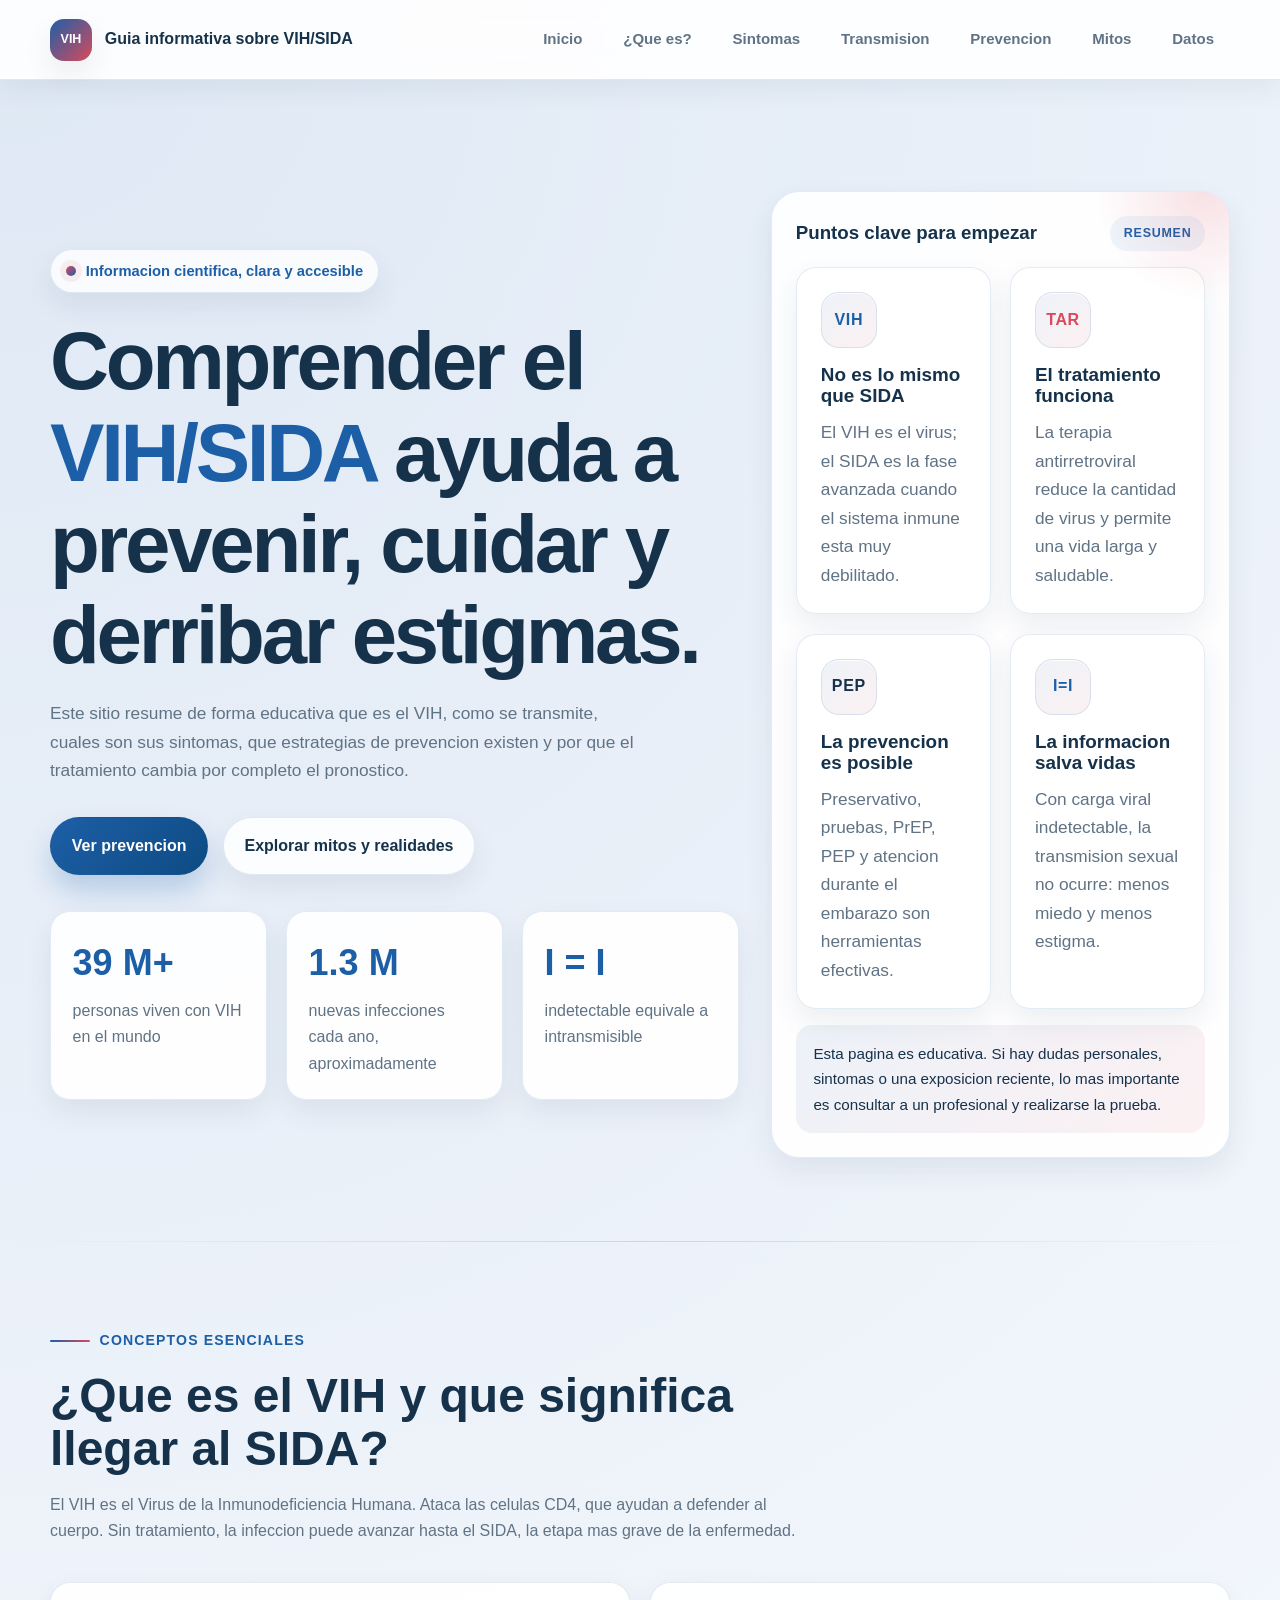
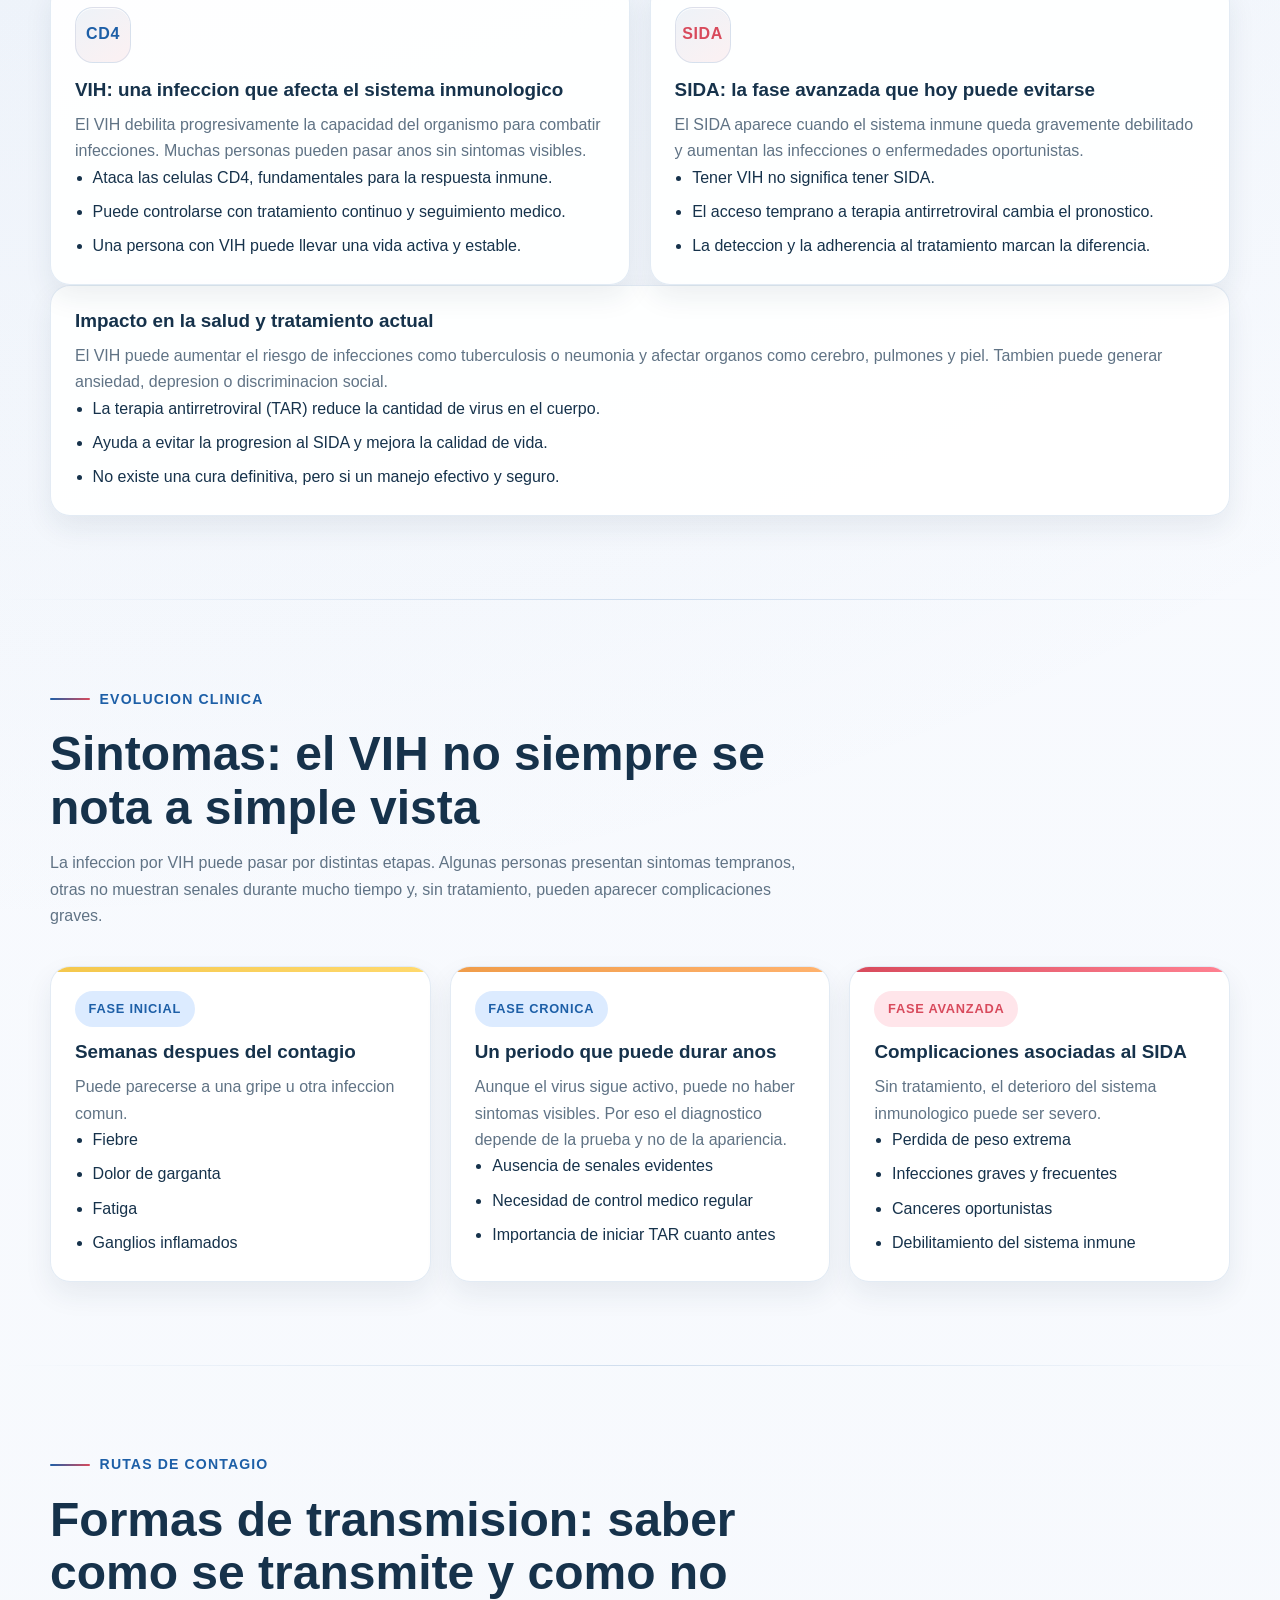
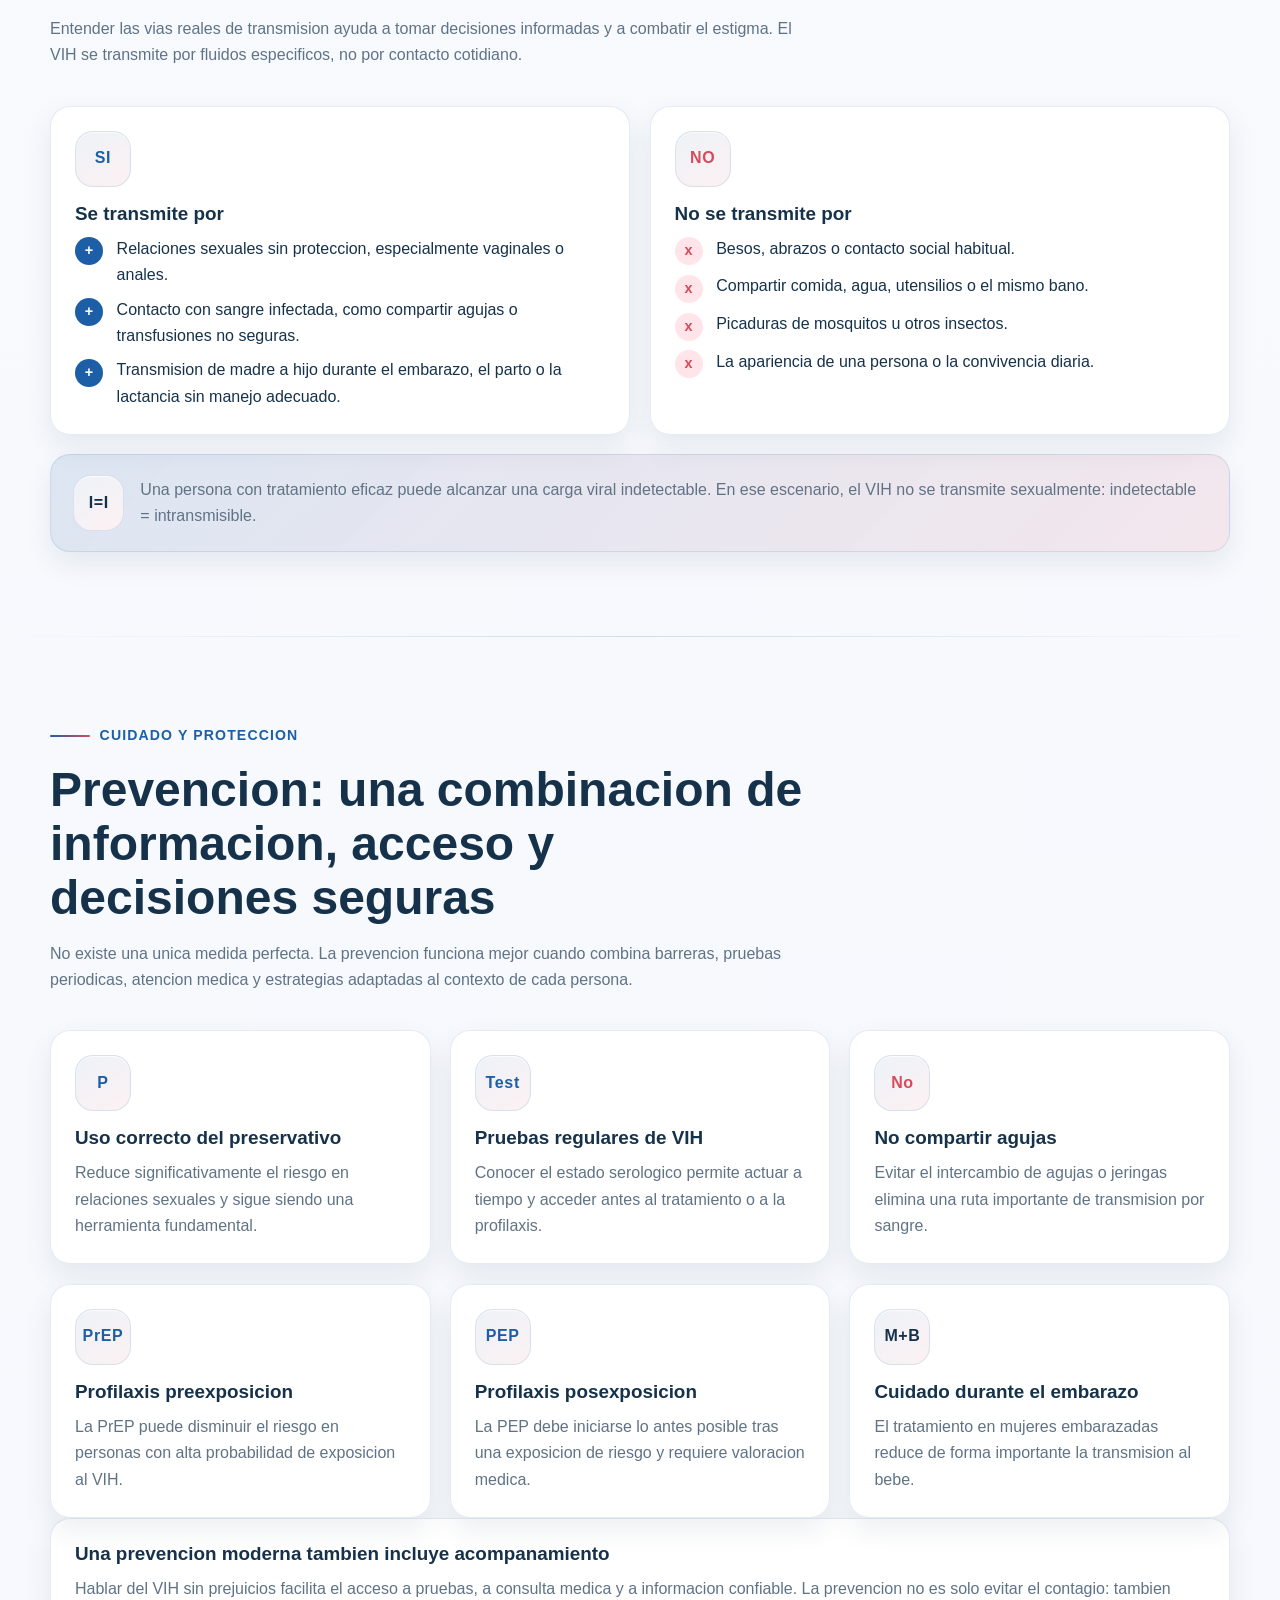
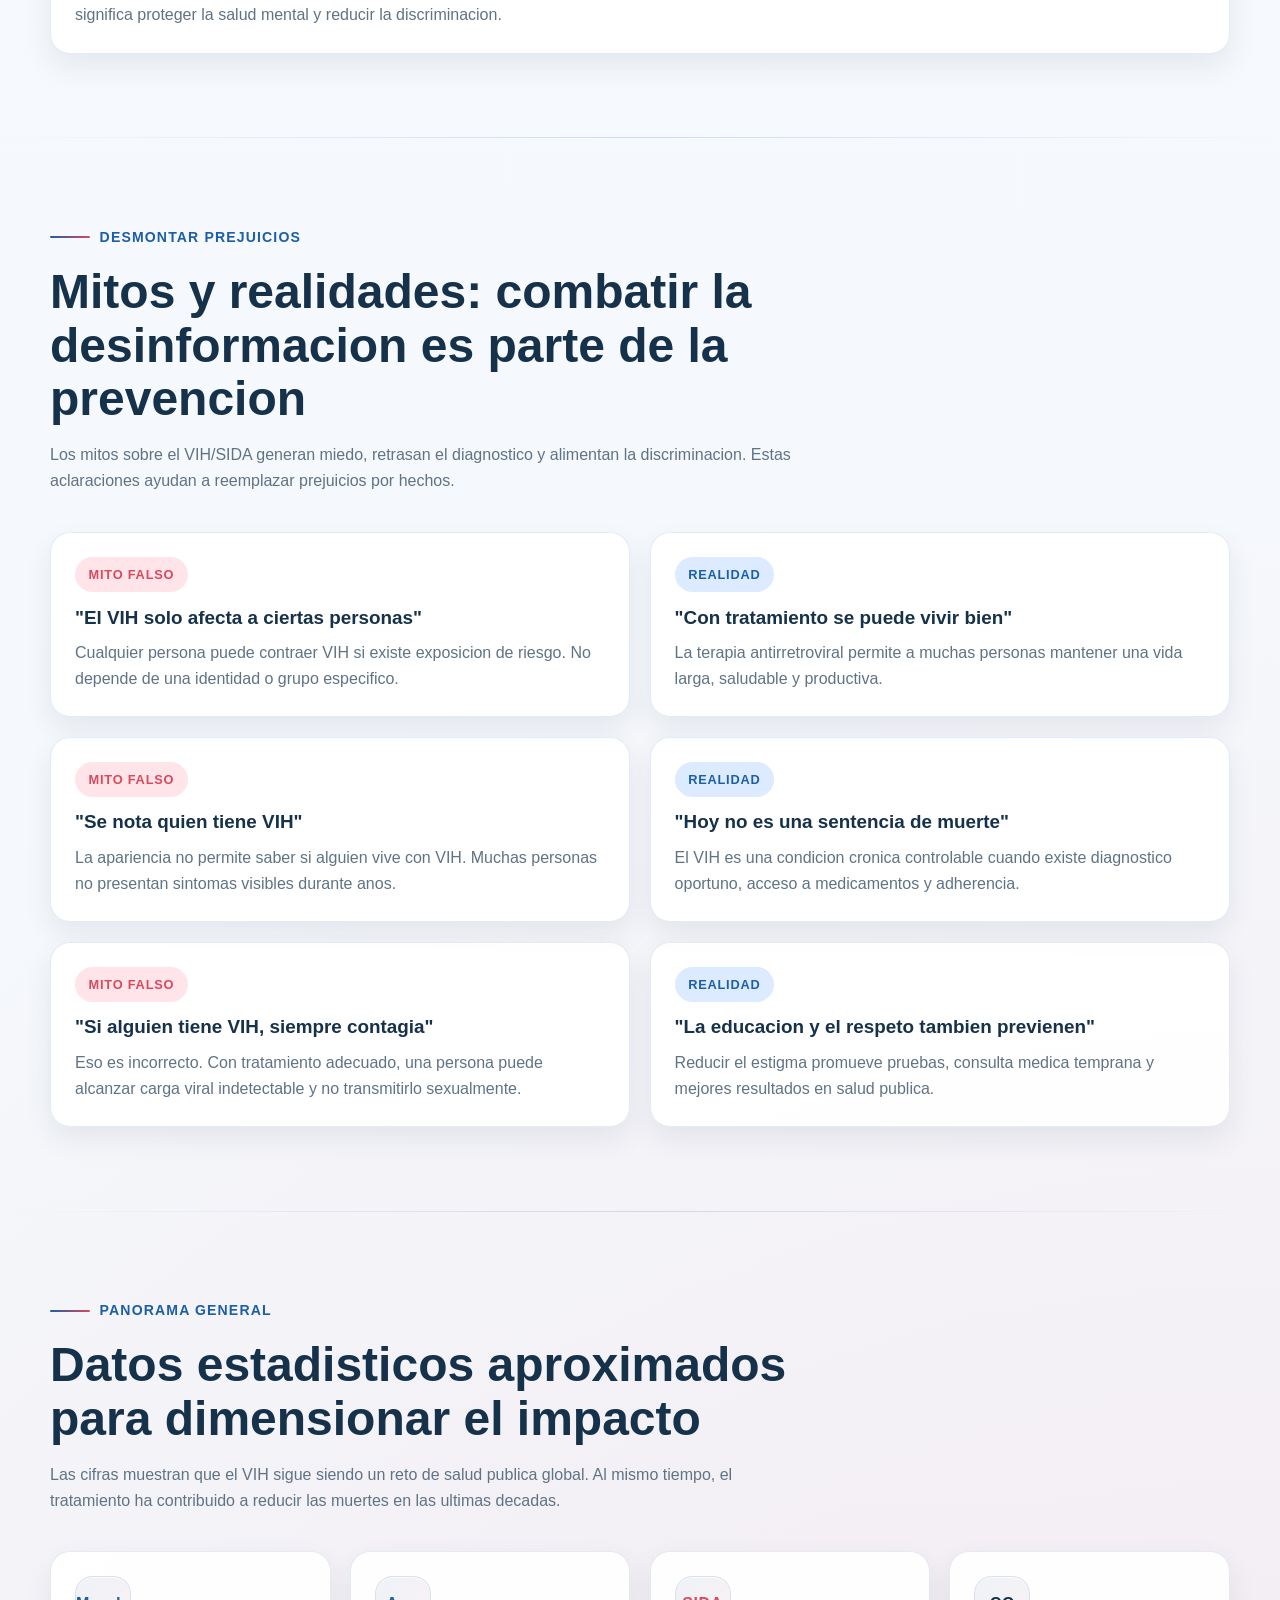
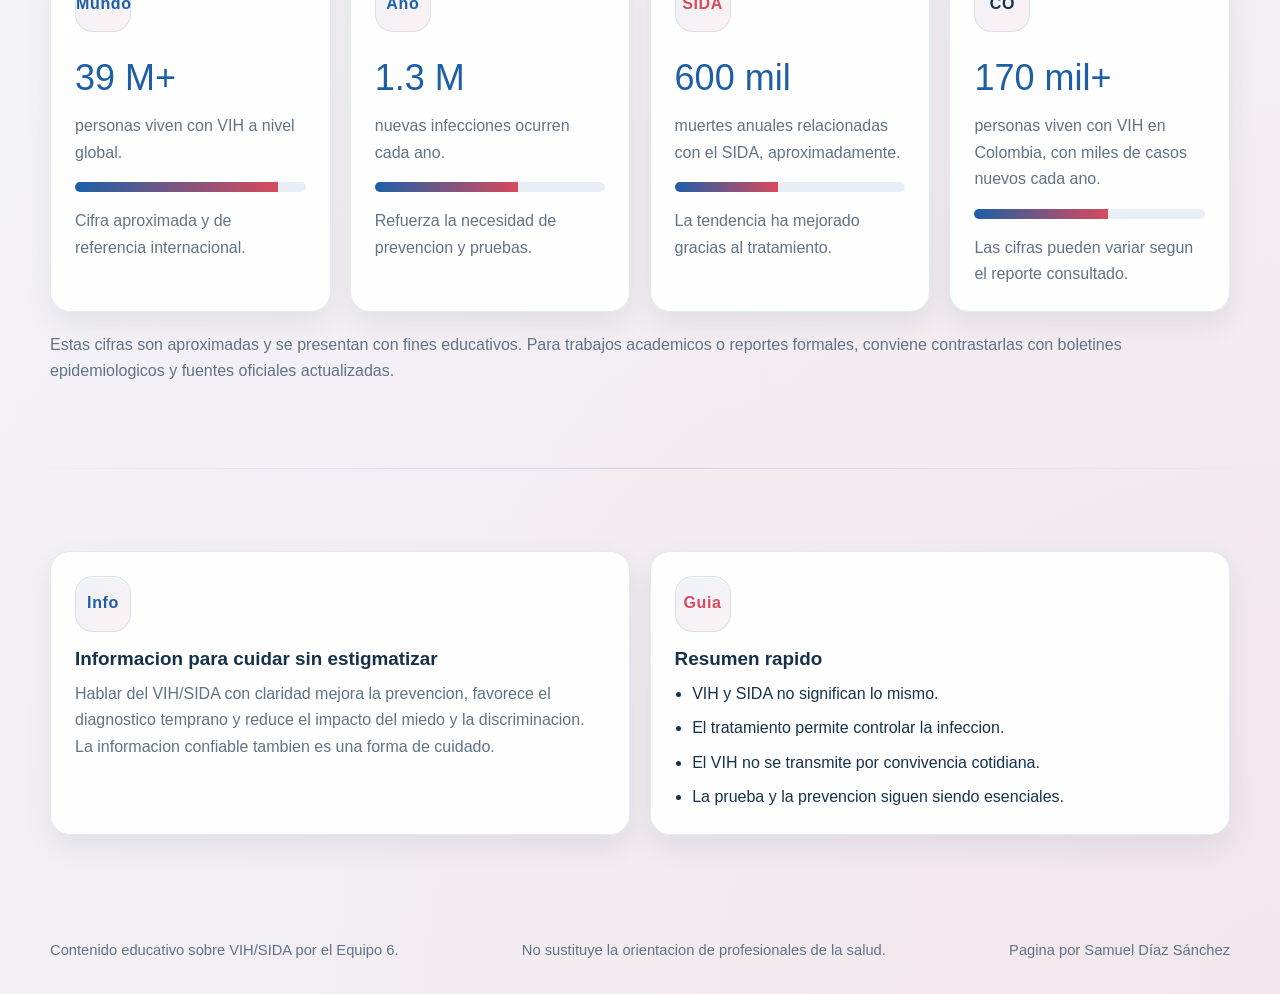
==== index.html @ 141a89a8 "Creditos" ====
<!DOCTYPE html>
<html lang="es">
<head>
  <meta charset="UTF-8">
  <meta name="viewport" content="width=device-width, initial-scale=1.0">
  <link rel="stylesheet" href="Estilos.css">
  <title>VIH/SIDA | Sitio informativo</title>
  
</head>
<body>
  <header class="topbar">
    <div class="topbar-inner">
      <a class="brand" href="#inicio" aria-label="Ir al inicio">
        <span class="brand-mark">VIH</span>
        <span>Guia informativa sobre VIH/SIDA</span>
      </a>
      <nav class="nav" aria-label="Navegacion principal">
        <a href="#inicio">Inicio</a>
        <a href="#que-es">¿Que es?</a>
        <a href="#sintomas">Sintomas</a>
        <a href="#transmision">Transmision</a>
        <a href="#prevencion">Prevencion</a>
        <a href="#mitos">Mitos</a>
        <a href="#datos">Datos</a>
      </nav>
    </div>
  </header>

  <main>
    <!-- Hero / portada -->
    <section class="block hero wrap" id="inicio">
      <div>
        <div class="chip">Informacion cientifica, clara y accesible</div>
        <h1>Comprender el <span>VIH/SIDA</span> ayuda a prevenir, cuidar y derribar estigmas.</h1>
        <p>
          Este sitio resume de forma educativa que es el VIH, como se transmite, cuales son sus sintomas,
          que estrategias de prevencion existen y por que el tratamiento cambia por completo el pronostico.
        </p>
        <div class="btns">
          <a class="btn btn-primary" href="#prevencion">Ver prevencion</a>
          <a class="btn btn-secondary" href="#mitos">Explorar mitos y realidades</a>
        </div>
        <div class="grid three stats">
          <div class="tile"><strong>39 M+</strong><span class="muted">personas viven con VIH en el mundo</span></div>
          <div class="tile"><strong>1.3 M</strong><span class="muted">nuevas infecciones cada ano, aproximadamente</span></div>
          <div class="tile"><strong>I = I</strong><span class="muted">indetectable equivale a intransmisible</span></div>
        </div>
      </div>

      <aside class="panel" aria-label="Puntos clave">
        <div class="panel-head">
          <h3>Puntos clave para empezar</h3>
          <span class="panel-tag">Resumen</span>
        </div>
        <div class="grid two">
          <article class="card">
            <div class="icon">VIH</div>
            <h3>No es lo mismo que SIDA</h3>
            <p class="muted">El VIH es el virus; el SIDA es la fase avanzada cuando el sistema inmune esta muy debilitado.</p>
          </article>
          <article class="card">
            <div class="icon red">TAR</div>
            <h3>El tratamiento funciona</h3>
            <p class="muted">La terapia antirretroviral reduce la cantidad de virus y permite una vida larga y saludable.</p>
          </article>
          <article class="card">
            <div class="icon dark">PEP</div>
            <h3>La prevencion es posible</h3>
            <p class="muted">Preservativo, pruebas, PrEP, PEP y atencion durante el embarazo son herramientas efectivas.</p>
          </article>
          <article class="card">
            <div class="icon">I=I</div>
            <h3>La informacion salva vidas</h3>
            <p class="muted">Con carga viral indetectable, la transmision sexual no ocurre: menos miedo y menos estigma.</p>
          </article>
        </div>
        <div class="footnote">
          Esta pagina es educativa. Si hay dudas personales, sintomas o una exposicion reciente, lo mas importante es consultar a un profesional y realizarse la prueba.
        </div>
      </aside>
    </section>

    <!-- Que es el VIH/SIDA -->
    <section class="block">
      <div class="wrap" id="que-es">
        <div class="title">
          <div class="kicker">Conceptos esenciales</div>
          <h2>¿Que es el VIH y que significa llegar al SIDA?</h2>
          <p>
            El VIH es el Virus de la Inmunodeficiencia Humana. Ataca las celulas CD4, que ayudan a defender al cuerpo.
            Sin tratamiento, la infeccion puede avanzar hasta el SIDA, la etapa mas grave de la enfermedad.
          </p>
        </div>
        <div class="grid two">
          <article class="card">
            <div class="icon">CD4</div>
            <h3>VIH: una infeccion que afecta el sistema inmunologico</h3>
            <p class="muted">
              El VIH debilita progresivamente la capacidad del organismo para combatir infecciones. Muchas personas pueden pasar anos sin sintomas visibles.
            </p>
            <ul>
              <li>Ataca las celulas CD4, fundamentales para la respuesta inmune.</li>
              <li>Puede controlarse con tratamiento continuo y seguimiento medico.</li>
              <li>Una persona con VIH puede llevar una vida activa y estable.</li>
            </ul>
          </article>
          <article class="card">
            <div class="icon red">SIDA</div>
            <h3>SIDA: la fase avanzada que hoy puede evitarse</h3>
            <p class="muted">
              El SIDA aparece cuando el sistema inmune queda gravemente debilitado y aumentan las infecciones o enfermedades oportunistas.
            </p>
            <ul>
              <li>Tener VIH no significa tener SIDA.</li>
              <li>El acceso temprano a terapia antirretroviral cambia el pronostico.</li>
              <li>La deteccion y la adherencia al tratamiento marcan la diferencia.</li>
            </ul>
          </article>
        </div>
        <article class="note">
          <h3>Impacto en la salud y tratamiento actual</h3>
          <p class="muted">
            El VIH puede aumentar el riesgo de infecciones como tuberculosis o neumonia y afectar organos como cerebro, pulmones y piel.
            Tambien puede generar ansiedad, depresion o discriminacion social.
          </p>
          <ul>
            <li>La terapia antirretroviral (TAR) reduce la cantidad de virus en el cuerpo.</li>
            <li>Ayuda a evitar la progresion al SIDA y mejora la calidad de vida.</li>
            <li>No existe una cura definitiva, pero si un manejo efectivo y seguro.</li>
          </ul>
        </article>
      </div>
    </section>
    <!-- Sintomas -->
    <section class="block">
      <div class="wrap" id="sintomas">
        <div class="title">
          <div class="kicker">Evolucion clinica</div>
          <h2>Sintomas: el VIH no siempre se nota a simple vista</h2>
          <p>
            La infeccion por VIH puede pasar por distintas etapas. Algunas personas presentan sintomas tempranos,
            otras no muestran senales durante mucho tiempo y, sin tratamiento, pueden aparecer complicaciones graves.
          </p>
        </div>
        <div class="grid three">
          <article class="card stage one">
            <div class="tag blue">Fase inicial</div>
            <h3>Semanas despues del contagio</h3>
            <p class="muted">Puede parecerse a una gripe u otra infeccion comun.</p>
            <ul>
              <li>Fiebre</li>
              <li>Dolor de garganta</li>
              <li>Fatiga</li>
              <li>Ganglios inflamados</li>
            </ul>
          </article>
          <article class="card stage two">
            <div class="tag blue">Fase cronica</div>
            <h3>Un periodo que puede durar anos</h3>
            <p class="muted">Aunque el virus sigue activo, puede no haber sintomas visibles. Por eso el diagnostico depende de la prueba y no de la apariencia.</p>
            <ul>
              <li>Ausencia de senales evidentes</li>
              <li>Necesidad de control medico regular</li>
              <li>Importancia de iniciar TAR cuanto antes</li>
            </ul>
          </article>
          <article class="card stage three">
            <div class="tag red">Fase avanzada</div>
            <h3>Complicaciones asociadas al SIDA</h3>
            <p class="muted">Sin tratamiento, el deterioro del sistema inmunologico puede ser severo.</p>
            <ul>
              <li>Perdida de peso extrema</li>
              <li>Infecciones graves y frecuentes</li>
              <li>Canceres oportunistas</li>
              <li>Debilitamiento del sistema inmune</li>
            </ul>
          </article>
        </div>
      </div>
    </section>

    <!-- Formas de transmision -->
    <section class="block">
      <div class="wrap" id="transmision">
        <div class="title">
          <div class="kicker">Rutas de contagio</div>
          <h2>Formas de transmision: saber como se transmite y como no</h2>
          <p>
            Entender las vias reales de transmision ayuda a tomar decisiones informadas y a combatir el estigma.
            El VIH se transmite por fluidos especificos, no por contacto cotidiano.
          </p>
        </div>
        <div class="grid two">
          <article class="card">
            <div class="icon">SI</div>
            <h3>Se transmite por</h3>
            <ul class="checklist">
              <li><span class="mark yes">+</span><span>Relaciones sexuales sin proteccion, especialmente vaginales o anales.</span></li>
              <li><span class="mark yes">+</span><span>Contacto con sangre infectada, como compartir agujas o transfusiones no seguras.</span></li>
              <li><span class="mark yes">+</span><span>Transmision de madre a hijo durante el embarazo, el parto o la lactancia sin manejo adecuado.</span></li>
            </ul>
          </article>
          <article class="card">
            <div class="icon red">NO</div>
            <h3>No se transmite por</h3>
            <ul class="checklist">
              <li><span class="mark no">x</span><span>Besos, abrazos o contacto social habitual.</span></li>
              <li><span class="mark no">x</span><span>Compartir comida, agua, utensilios o el mismo bano.</span></li>
              <li><span class="mark no">x</span><span>Picaduras de mosquitos u otros insectos.</span></li>
              <li><span class="mark no">x</span><span>La apariencia de una persona o la convivencia diaria.</span></li>
            </ul>
          </article>
        </div>
        <div class="strip">
          <div class="icon dark" style="margin:0">I=I</div>
          <p class="muted">
            Una persona con tratamiento eficaz puede alcanzar una carga viral indetectable. En ese escenario,
            el VIH no se transmite sexualmente: indetectable = intransmisible.
          </p>
        </div>
      </div>
    </section>

    <!-- Prevencion -->
    <section class="block">
      <div class="wrap" id="prevencion">
        <div class="title">
          <div class="kicker">Cuidado y proteccion</div>
          <h2>Prevencion: una combinacion de informacion, acceso y decisiones seguras</h2>
          <p>
            No existe una unica medida perfecta. La prevencion funciona mejor cuando combina barreras,
            pruebas periodicas, atencion medica y estrategias adaptadas al contexto de cada persona.
          </p>
        </div>
        <div class="grid three">
          <article class="card"><div class="icon">P</div><h3>Uso correcto del preservativo</h3><p class="muted">Reduce significativamente el riesgo en relaciones sexuales y sigue siendo una herramienta fundamental.</p></article>
          <article class="card"><div class="icon">Test</div><h3>Pruebas regulares de VIH</h3><p class="muted">Conocer el estado serologico permite actuar a tiempo y acceder antes al tratamiento o a la profilaxis.</p></article>
          <article class="card"><div class="icon red">No</div><h3>No compartir agujas</h3><p class="muted">Evitar el intercambio de agujas o jeringas elimina una ruta importante de transmision por sangre.</p></article>
          <article class="card"><div class="icon">PrEP</div><h3>Profilaxis preexposicion</h3><p class="muted">La PrEP puede disminuir el riesgo en personas con alta probabilidad de exposicion al VIH.</p></article>
          <article class="card"><div class="icon">PEP</div><h3>Profilaxis posexposicion</h3><p class="muted">La PEP debe iniciarse lo antes posible tras una exposicion de riesgo y requiere valoracion medica.</p></article>
          <article class="card"><div class="icon dark">M+B</div><h3>Cuidado durante el embarazo</h3><p class="muted">El tratamiento en mujeres embarazadas reduce de forma importante la transmision al bebe.</p></article>
        </div>
        <article class="note">
          <h3>Una prevencion moderna tambien incluye acompanamiento</h3>
          <p class="muted">
            Hablar del VIH sin prejuicios facilita el acceso a pruebas, a consulta medica y a informacion confiable.
            La prevencion no es solo evitar el contagio: tambien significa proteger la salud mental y reducir la discriminacion.
          </p>
        </article>
      </div>
    </section>

    <!-- Mitos y realidades -->
    <section class="block">
      <div class="wrap" id="mitos">
        <div class="title">
          <div class="kicker">Desmontar prejuicios</div>
          <h2>Mitos y realidades: combatir la desinformacion es parte de la prevencion</h2>
          <p>
            Los mitos sobre el VIH/SIDA generan miedo, retrasan el diagnostico y alimentan la discriminacion.
            Estas aclaraciones ayudan a reemplazar prejuicios por hechos.
          </p>
        </div>
        <div class="grid two">
          <article class="card"><div class="tag red">Mito falso</div><h3>"El VIH solo afecta a ciertas personas"</h3><p class="muted">Cualquier persona puede contraer VIH si existe exposicion de riesgo. No depende de una identidad o grupo especifico.</p></article>
          <article class="card"><div class="tag blue">Realidad</div><h3>"Con tratamiento se puede vivir bien"</h3><p class="muted">La terapia antirretroviral permite a muchas personas mantener una vida larga, saludable y productiva.</p></article>
          <article class="card"><div class="tag red">Mito falso</div><h3>"Se nota quien tiene VIH"</h3><p class="muted">La apariencia no permite saber si alguien vive con VIH. Muchas personas no presentan sintomas visibles durante anos.</p></article>
          <article class="card"><div class="tag blue">Realidad</div><h3>"Hoy no es una sentencia de muerte"</h3><p class="muted">El VIH es una condicion cronica controlable cuando existe diagnostico oportuno, acceso a medicamentos y adherencia.</p></article>
          <article class="card"><div class="tag red">Mito falso</div><h3>"Si alguien tiene VIH, siempre contagia"</h3><p class="muted">Eso es incorrecto. Con tratamiento adecuado, una persona puede alcanzar carga viral indetectable y no transmitirlo sexualmente.</p></article>
          <article class="card"><div class="tag blue">Realidad</div><h3>"La educacion y el respeto tambien previenen"</h3><p class="muted">Reducir el estigma promueve pruebas, consulta medica temprana y mejores resultados en salud publica.</p></article>
        </div>
      </div>
    </section>

    <!-- Datos estadisticos -->
    <section class="block">
      <div class="wrap" id="datos">
        <div class="title">
          <div class="kicker">Panorama general</div>
          <h2>Datos estadisticos aproximados para dimensionar el impacto</h2>
          <p>
            Las cifras muestran que el VIH sigue siendo un reto de salud publica global.
            Al mismo tiempo, el tratamiento ha contribuido a reducir las muertes en las ultimas decadas.
          </p>
        </div>
        <div class="grid four">
          <article class="card"><div class="icon">Mundo</div><span class="big">39 M+</span><p class="muted">personas viven con VIH a nivel global.</p><div class="bar"><span style="--w:88%"></span></div><p class="muted" style="margin-top:1rem">Cifra aproximada y de referencia internacional.</p></article>
          <article class="card"><div class="icon">Ano</div><span class="big">1.3 M</span><p class="muted">nuevas infecciones ocurren cada ano.</p><div class="bar"><span style="--w:62%"></span></div><p class="muted" style="margin-top:1rem">Refuerza la necesidad de prevencion y pruebas.</p></article>
          <article class="card"><div class="icon red">SIDA</div><span class="big">600 mil</span><p class="muted">muertes anuales relacionadas con el SIDA, aproximadamente.</p><div class="bar"><span style="--w:45%"></span></div><p class="muted" style="margin-top:1rem">La tendencia ha mejorado gracias al tratamiento.</p></article>
          <article class="card"><div class="icon dark">CO</div><span class="big">170 mil+</span><p class="muted">personas viven con VIH en Colombia, con miles de casos nuevos cada ano.</p><div class="bar"><span style="--w:58%"></span></div><p class="muted" style="margin-top:1rem">Las cifras pueden variar segun el reporte consultado.</p></article>
        </div>
        <p class="muted" style="margin-top:1.2rem">
          Estas cifras son aproximadas y se presentan con fines educativos. Para trabajos academicos o reportes formales,
          conviene contrastarlas con boletines epidemiologicos y fuentes oficiales actualizadas.
        </p>
      </div>
    </section>
  </main>

  <!-- Footer -->
  <footer>
    <section class="block">
      <div class="wrap grid two">
        <article class="card">
          <div class="icon">Info</div>
          <h3>Informacion para cuidar sin estigmatizar</h3>
          <p class="muted">
            Hablar del VIH/SIDA con claridad mejora la prevencion, favorece el diagnostico temprano y reduce el impacto
            del miedo y la discriminacion. La informacion confiable tambien es una forma de cuidado.
          </p>
        </article>
        <article class="card">
          <div class="icon red">Guia</div>
          <h3>Resumen rapido</h3>
          <ul>
            <li>VIH y SIDA no significan lo mismo.</li>
            <li>El tratamiento permite controlar la infeccion.</li>
            <li>El VIH no se transmite por convivencia cotidiana.</li>
            <li>La prueba y la prevencion siguen siendo esenciales.</li>
          </ul>
        </article>
      </div>
    </section>
    <div class="footer-mini">
      <span>Contenido educativo sobre VIH/SIDA por el Equipo 6.</span>
      <span>No sustituye la orientacion de profesionales de la salud.</span>
      <span>Pagina por Samuel Díaz Sánchez</span>
    </div>
  </footer>
</body>
</html>
---- Estilos.css ----
:root{
      --bg:#f4f7fb;--card:#ffffff;--soft:#eef4fb;--text:#16324b;--muted:#607385;
      --blue:#1d5fa7;--blue-soft:#dcebff;--red:#d84a5c;--red-soft:#ffe5ea;
      --line:rgba(29,95,167,.12);--shadow:0 18px 40px rgba(22,50,75,.10);
      --shadow-soft:0 12px 28px rgba(22,50,75,.08);--r-xl:28px;--r-lg:20px;--r-md:16px;
      --wrap:min(1180px,calc(100% - 2rem));
    }
    *{box-sizing:border-box}
    html{scroll-behavior:smooth}
    body{
      margin:0;font-family:"Aptos","Segoe UI","Trebuchet MS",sans-serif;color:var(--text);line-height:1.65;
      background:
        radial-gradient(circle at top left,rgba(29,95,167,.12),transparent 34%),
        radial-gradient(circle at bottom right,rgba(216,74,92,.10),transparent 28%),
        linear-gradient(180deg,#f9fbff 0%,var(--bg) 100%);
    }
    h1,h2,h3{margin:0;line-height:1.12;font-family:"Aptos Display","Franklin Gothic Medium","Trebuchet MS",sans-serif}
    p,ul{margin:0}
    ul{padding-left:1.1rem}
    li+li{margin-top:.5rem}
    a{text-decoration:none;color:inherit}
    section{scroll-margin-top:120px}

    
    .topbar{
      position:fixed;top:0;left:0;width:100%;z-index:1000;background:rgba(255,255,255,.9);
      backdrop-filter:blur(12px);border-bottom:1px solid rgba(96,115,133,.16);box-shadow:0 10px 24px rgba(22,50,75,.06);
    }
    .topbar-inner{
      width:var(--wrap);margin:0 auto;padding:1rem 0;display:flex;gap:1rem;align-items:center;justify-content:space-between;
    }
    .brand{display:flex;align-items:center;gap:.8rem;font-weight:800}
    .brand-mark{
      width:42px;height:42px;border-radius:14px;display:grid;place-items:center;color:#fff;font-size:.78rem;
      background:linear-gradient(135deg,var(--blue),var(--red));box-shadow:var(--shadow-soft)
    }
    .nav{display:flex;gap:.55rem;flex-wrap:wrap;justify-content:flex-end}
    .nav a{
      padding:.7rem 1rem;border-radius:999px;color:var(--muted);font-size:.94rem;font-weight:700;
      transition:transform .25s ease,background-color .25s ease,color .25s ease;
    }
    .nav a:hover,.nav a:focus-visible{background:rgba(29,95,167,.09);color:var(--blue);transform:translateY(-2px);outline:none}

    
    main{padding-top:108px}
    .wrap{width:var(--wrap);margin:0 auto}
    .block{padding:5.2rem 0;position:relative}
    .block:not(.hero)::before{
      content:"";position:absolute;left:0;top:0;width:100%;height:1px;
      background:linear-gradient(90deg,transparent,rgba(29,95,167,.18),transparent);
    }
    .kicker{
      display:inline-flex;align-items:center;gap:.6rem;margin-bottom:1rem;color:var(--blue);
      font-size:.88rem;font-weight:800;text-transform:uppercase;letter-spacing:.08em;
    }
    .kicker::before{content:"";width:40px;height:2px;border-radius:999px;background:linear-gradient(90deg,var(--blue),var(--red))}
    .title{max-width:760px;margin-bottom:2.3rem}
    .title h2{font-size:clamp(2rem,4vw,3rem);margin-bottom:1rem}
    .title p,.muted{color:var(--muted)}
    .grid{display:grid;gap:1.2rem}
    .two{grid-template-columns:repeat(2,minmax(0,1fr))}
    .three{grid-template-columns:repeat(3,minmax(0,1fr))}
    .four{grid-template-columns:repeat(4,minmax(0,1fr))}

    
    .chip{
      display:inline-flex;align-items:center;gap:.6rem;padding:.55rem .95rem;margin-bottom:1.4rem;border-radius:999px;
      color:var(--blue);font-weight:800;font-size:.92rem;background:rgba(255,255,255,.78);border:1px solid var(--line);box-shadow:var(--shadow-soft);
    }
    .chip::before{
      content:"";width:10px;height:10px;border-radius:50%;background:linear-gradient(135deg,var(--red),var(--blue));
      box-shadow:0 0 0 6px rgba(216,74,92,.08);
    }
    .btns{display:flex;flex-wrap:wrap;gap:.9rem;margin-top:2rem}
    .btn{
      display:inline-flex;justify-content:center;align-items:center;padding:.95rem 1.3rem;border-radius:999px;
      font-weight:800;border:1px solid transparent;transition:transform .25s ease,box-shadow .25s ease,background-color .25s ease;
    }
    .btn:hover,.btn:focus-visible{transform:translateY(-3px);outline:none}
    .btn-primary{background:linear-gradient(135deg,var(--blue),#0d4b82);color:#fff;box-shadow:0 16px 28px rgba(29,95,167,.24)}
    .btn-secondary{background:rgba(255,255,255,.85);border-color:var(--line);box-shadow:var(--shadow-soft)}
    .card,.panel,.note,.tile{
      background:rgba(255,255,255,.92);border:1px solid var(--line);border-radius:var(--r-lg);box-shadow:var(--shadow-soft);
      transition:transform .25s ease,box-shadow .25s ease,border-color .25s ease;
    }
    .card:hover,.panel:hover,.note:hover,.tile:hover{
      transform:translateY(-4px);box-shadow:0 18px 34px rgba(22,50,75,.12);border-color:rgba(29,95,167,.18)
    }
    .card,.note{padding:1.5rem}
    .panel{padding:1.5rem;position:relative;overflow:hidden;border-radius:var(--r-xl)}
    .panel::after{
      content:"";position:absolute;top:-110px;right:-85px;width:220px;height:220px;border-radius:50%;
      background:radial-gradient(circle,rgba(216,74,92,.16),transparent 70%);
    }
    .panel-head{display:flex;align-items:center;justify-content:space-between;gap:1rem;margin-bottom:1rem}
    .panel-tag{
      padding:.45rem .85rem;border-radius:999px;background:var(--soft);color:var(--blue);font-size:.78rem;font-weight:800;text-transform:uppercase;letter-spacing:.06em;
    }
    .icon{
      width:56px;height:56px;border-radius:18px;display:grid;place-items:center;margin-bottom:1rem;font-weight:900;letter-spacing:.04em;
      color:var(--blue);background:linear-gradient(145deg,rgba(29,95,167,.08),rgba(216,74,92,.08)),#fff;border:1px solid var(--line);
      box-shadow:inset 0 1px 0 rgba(255,255,255,.8);
    }
    .icon.red{color:var(--red)}
    .icon.dark{color:var(--text)}
    .card h3,.note h3{font-size:1.18rem;margin-bottom:.75rem}
    .tag{
      display:inline-flex;align-items:center;padding:.45rem .85rem;margin-bottom:.9rem;border-radius:999px;font-size:.8rem;font-weight:800;text-transform:uppercase;letter-spacing:.06em;
    }
    .tag.red{color:var(--red);background:var(--red-soft)}
    .tag.blue{color:var(--blue);background:var(--blue-soft)}
    .stage{position:relative;overflow:hidden}
    .stage::before{content:"";position:absolute;left:0;top:0;width:100%;height:5px}
    .stage.one::before{background:linear-gradient(90deg,#f4c74c,#ffd96d)}
    .stage.two::before{background:linear-gradient(90deg,#f09c49,#ffb26d)}
    .stage.three::before{background:linear-gradient(90deg,var(--red),#ff8191)}
    .checklist{list-style:none;padding:0}
    .checklist li{display:flex;align-items:flex-start;gap:.85rem}
    .mark{
      flex:0 0 auto;width:28px;height:28px;margin-top:.1rem;border-radius:50%;display:grid;place-items:center;font-weight:900;font-size:.9rem;
    }
    .yes{background:var(--blue);color:#fff}
    .no{background:var(--red-soft);color:var(--red)}
    .strip{
      margin-top:1.2rem;padding:1.25rem 1.4rem;border-radius:var(--r-lg);display:flex;gap:1rem;align-items:center;
      background:linear-gradient(135deg,rgba(29,95,167,.12),rgba(216,74,92,.1));border:1px solid var(--line);box-shadow:var(--shadow-soft);
    }
    .tile{padding:1.35rem}
    .tile strong,.big{display:block;color:var(--blue);font-size:clamp(1.6rem,4vw,2.25rem);margin-bottom:.35rem}
    .bar{width:100%;height:10px;margin-top:1rem;border-radius:999px;background:rgba(29,95,167,.1);overflow:hidden}
    .bar span{display:block;height:100%;width:var(--w,60%);background:linear-gradient(90deg,var(--blue),var(--red))}

    
    .hero{
      min-height:calc(100vh - 108px);display:grid;grid-template-columns:minmax(0,1.2fr) minmax(320px,.8fr);gap:2rem;align-items:center;
    }
    .hero h1{font-size:clamp(2.9rem,7vw,5.1rem);letter-spacing:-.04em;margin-bottom:1.15rem}
    .hero h1 span{color:var(--blue)}
    .hero p{max-width:62ch;color:var(--muted);font-size:1.08rem}
    .hero .stats{margin-top:2.2rem}
    .footnote{
      margin-top:1rem;padding:1rem 1.1rem;border-radius:var(--r-md);font-size:.95rem;
      background:linear-gradient(135deg,rgba(29,95,167,.08),rgba(216,74,92,.08));
    }

    
    footer{padding:0 0 2rem}
    .footer-mini{
      width:var(--wrap);margin:1.2rem auto 0;display:flex;flex-wrap:wrap;justify-content:space-between;gap:1rem;color:var(--muted);font-size:.92rem;
    }

    
    @media (max-width:1040px){
      .hero,.three,.four{grid-template-columns:repeat(2,minmax(0,1fr))}
      .two{grid-template-columns:1fr}
    }
    @media (max-width:860px){
      .topbar-inner{flex-direction:column;align-items:flex-start}
      .nav{width:100%;flex-wrap:nowrap;overflow-x:auto;padding-bottom:.2rem}
      .nav::-webkit-scrollbar{display:none}
      main{padding-top:150px}
      section{scroll-margin-top:160px}
      .hero,.stats,.three,.four{grid-template-columns:1fr}
      .hero{min-height:auto;padding-top:2rem}
      .block{padding:4.5rem 0}
      .strip{flex-direction:column;align-items:flex-start}
    }
    @media (max-width:640px){
      .block{padding:4rem 0}
      .hero h1{font-size:clamp(2.4rem,11vw,3.7rem)}
      .btns{flex-direction:column}
      .btn{width:100%}
    }
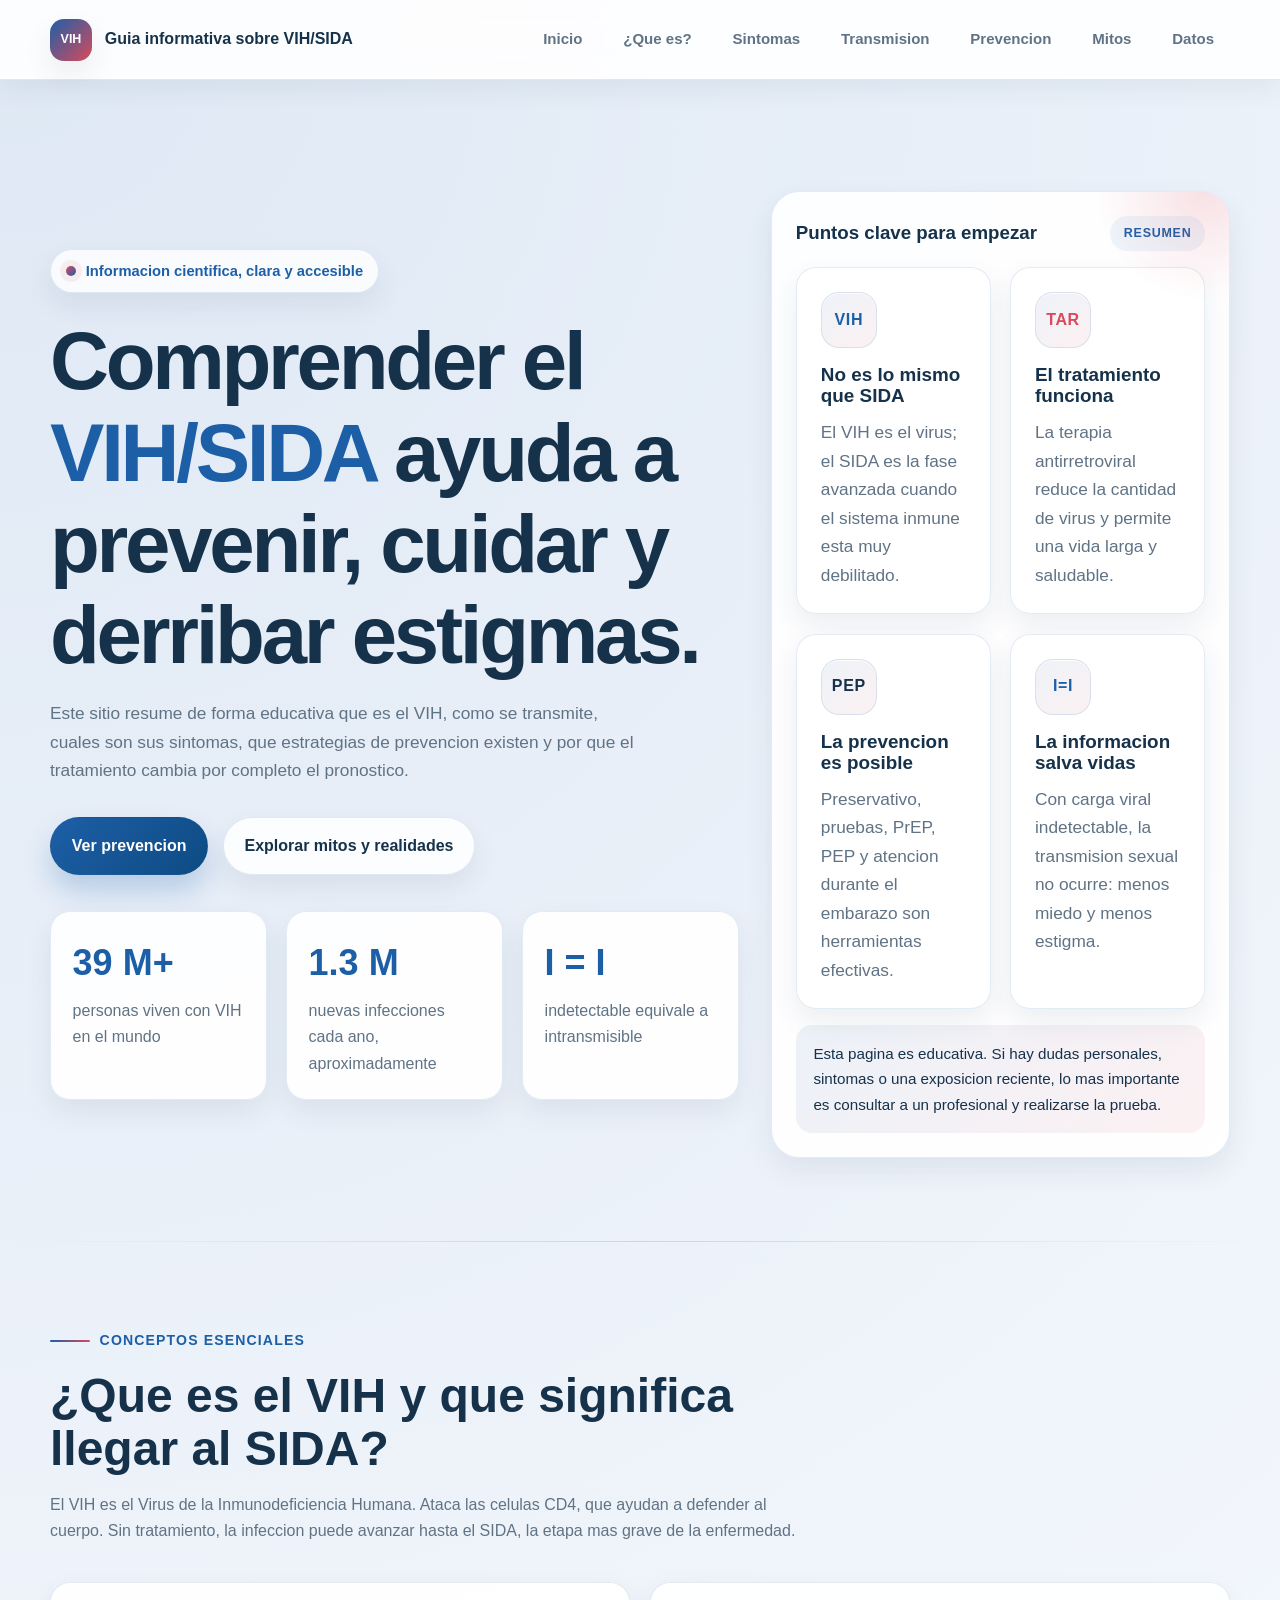
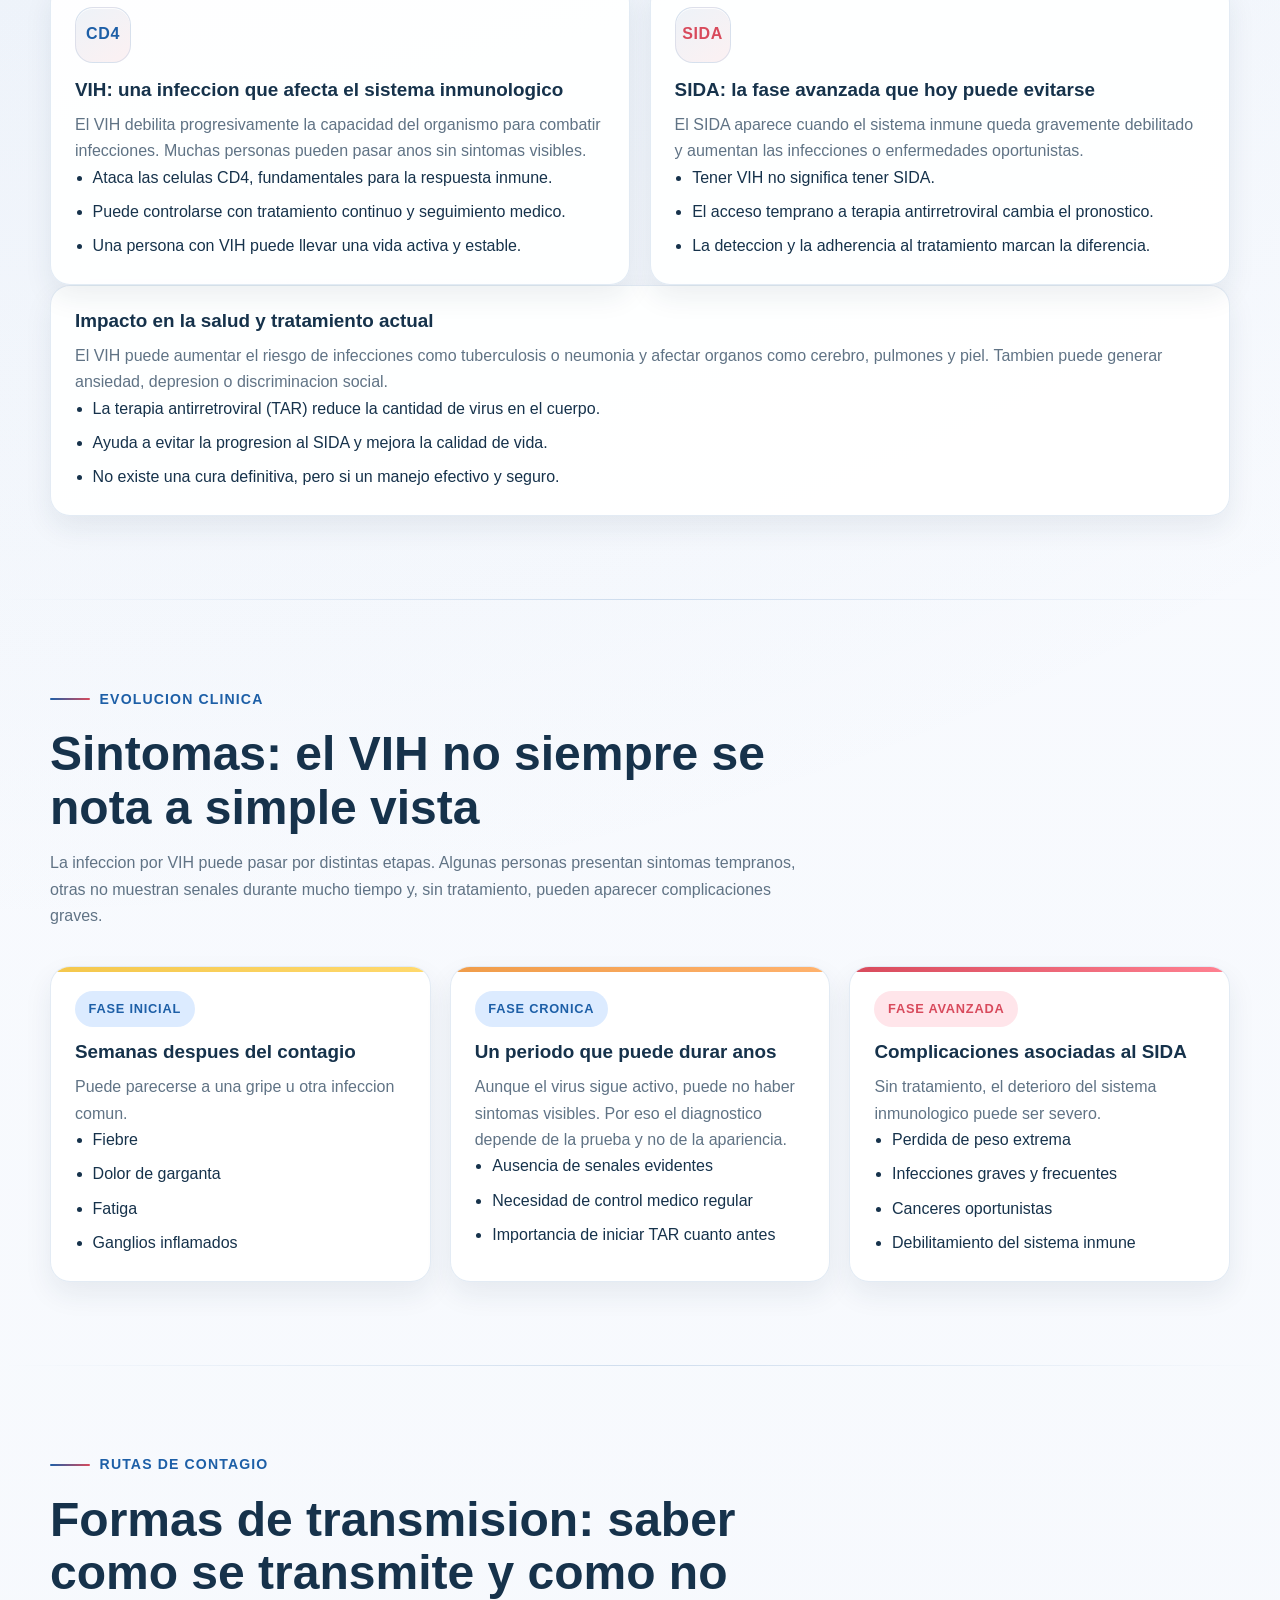
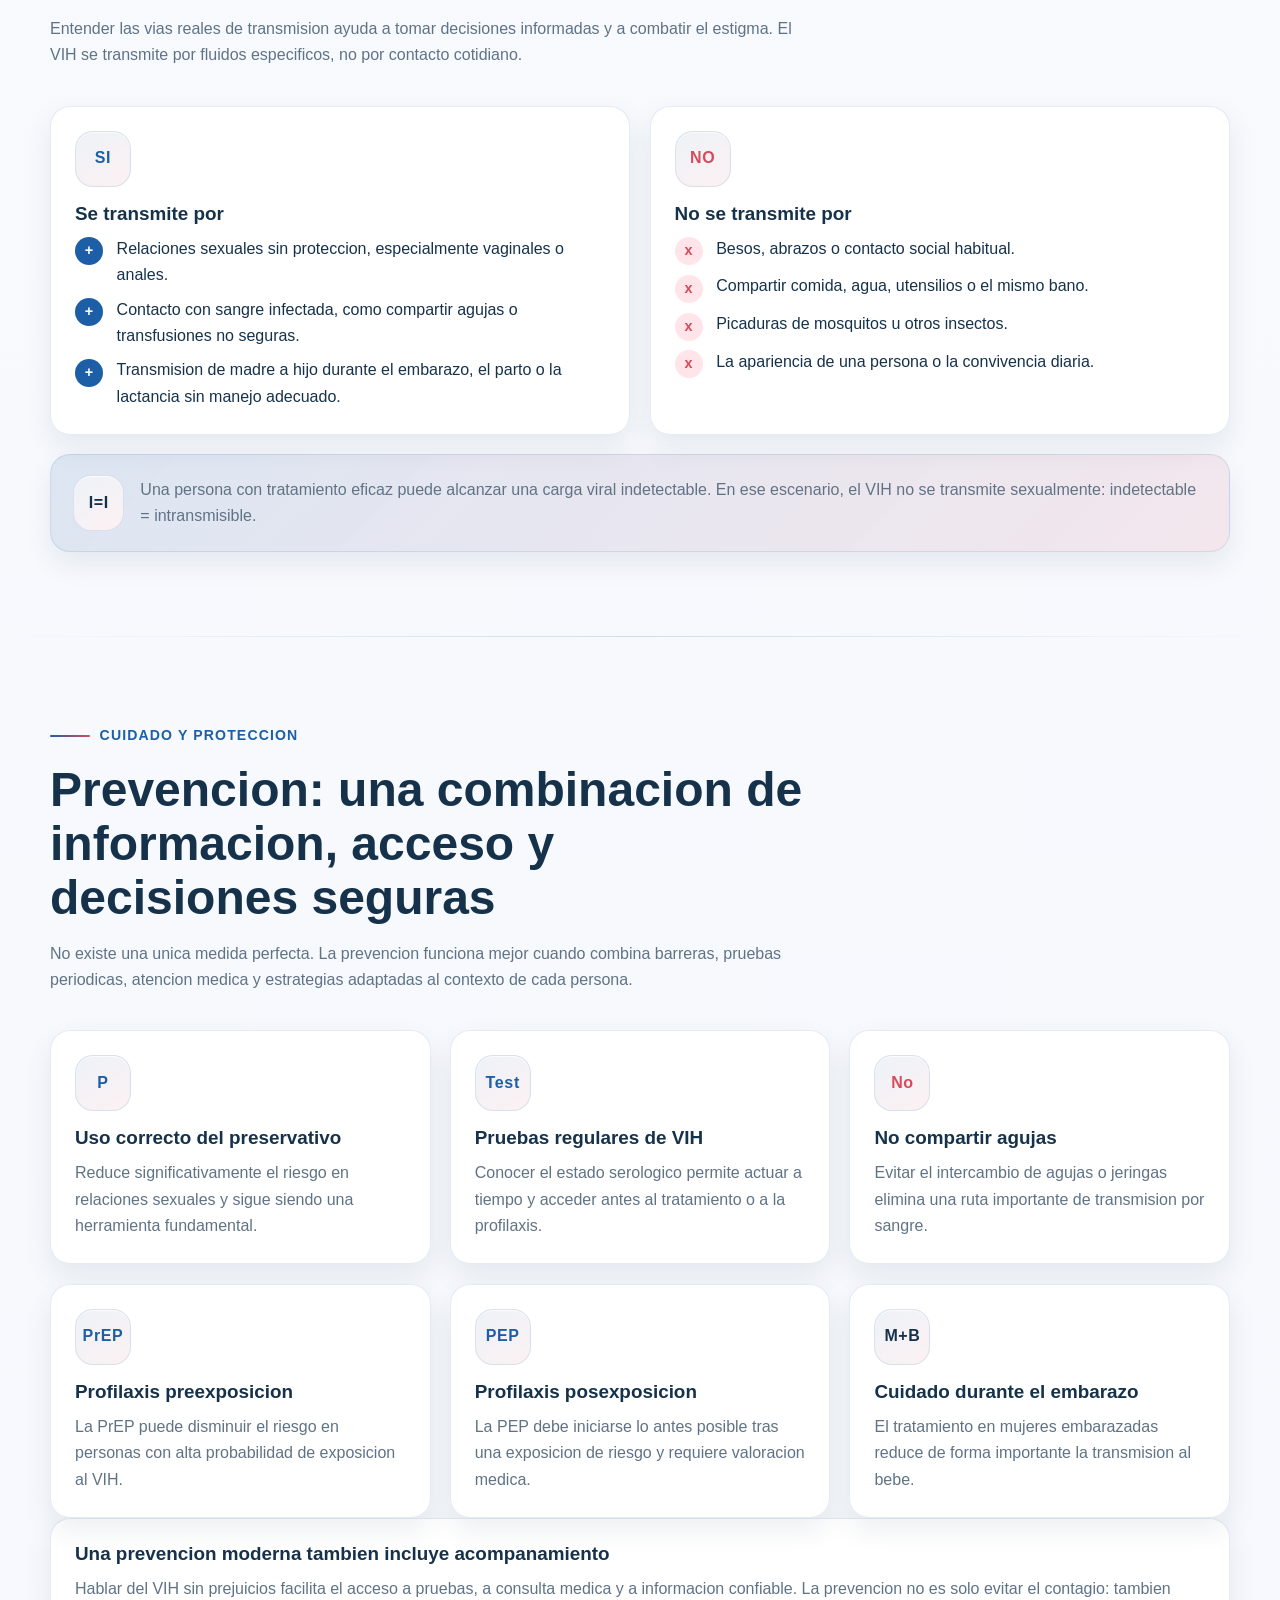
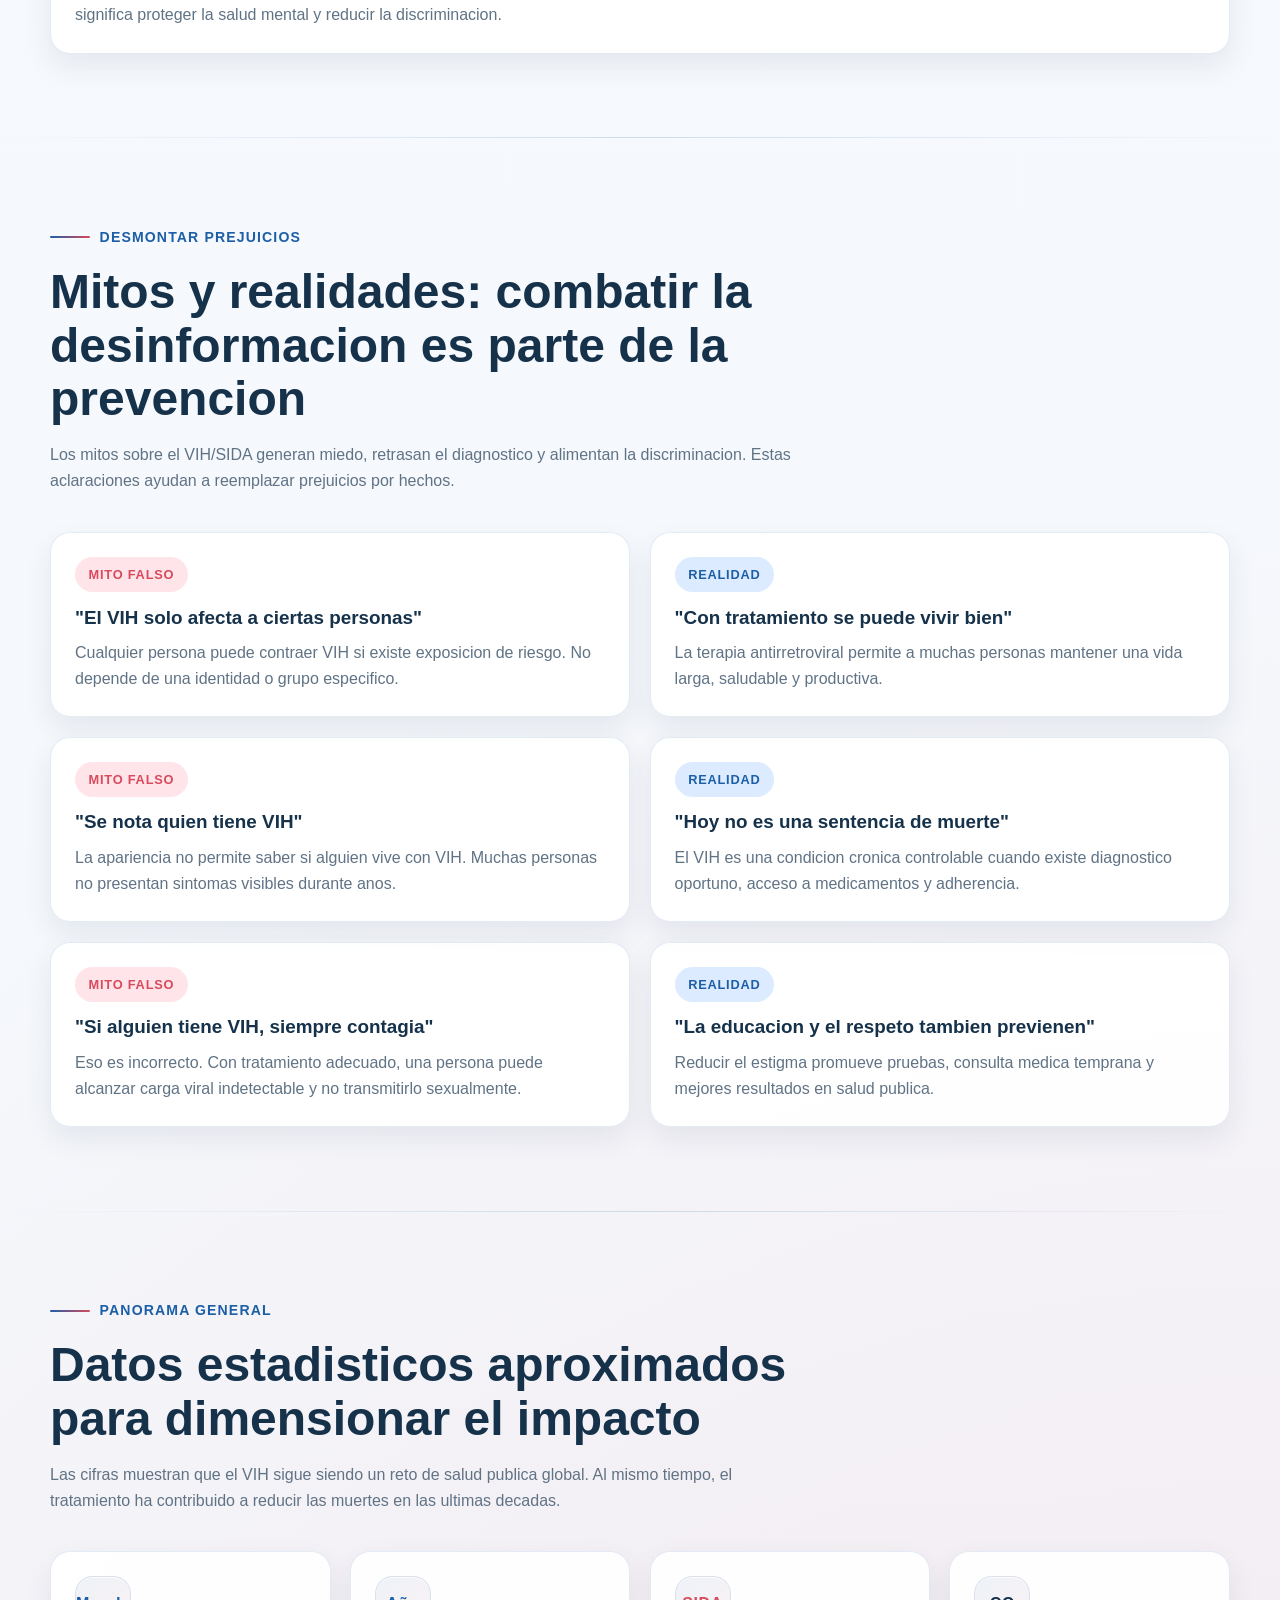
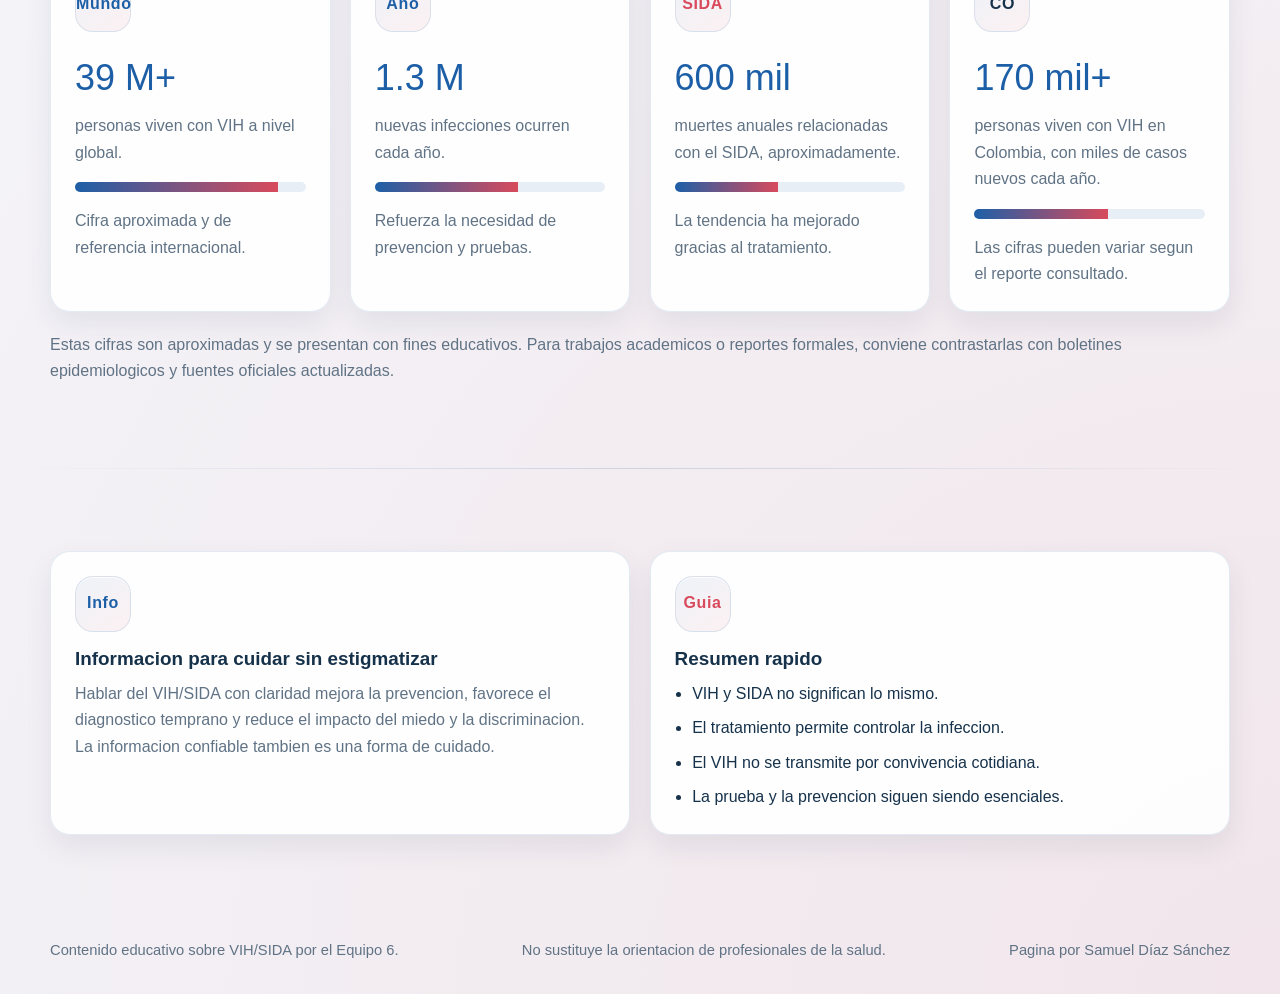
==== commit 21232220: "Ortografia" ====
--- a/index.html
+++ b/index.html
@@ -27,7 +27,7 @@
   </header>
 
   <main>
-    <!-- Hero / portada -->
+    
     <section class="block hero wrap" id="inicio">
       <div>
         <div class="chip">Informacion cientifica, clara y accesible</div>
@@ -80,7 +80,7 @@
       </aside>
     </section>
 
-    <!-- Que es el VIH/SIDA -->
+    
     <section class="block">
       <div class="wrap" id="que-es">
         <div class="title">
@@ -131,7 +131,7 @@
         </article>
       </div>
     </section>
-    <!-- Sintomas -->
+    
     <section class="block">
       <div class="wrap" id="sintomas">
         <div class="title">
@@ -179,7 +179,7 @@
       </div>
     </section>
 
-    <!-- Formas de transmision -->
+    
     <section class="block">
       <div class="wrap" id="transmision">
         <div class="title">
@@ -221,7 +221,7 @@
       </div>
     </section>
 
-    <!-- Prevencion -->
+   
     <section class="block">
       <div class="wrap" id="prevencion">
         <div class="title">
@@ -250,7 +250,7 @@
       </div>
     </section>
 
-    <!-- Mitos y realidades -->
+    
     <section class="block">
       <div class="wrap" id="mitos">
         <div class="title">
@@ -272,7 +272,7 @@
       </div>
     </section>
 
-    <!-- Datos estadisticos -->
+
     <section class="block">
       <div class="wrap" id="datos">
         <div class="title">
@@ -285,9 +285,9 @@
         </div>
         <div class="grid four">
           <article class="card"><div class="icon">Mundo</div><span class="big">39 M+</span><p class="muted">personas viven con VIH a nivel global.</p><div class="bar"><span style="--w:88%"></span></div><p class="muted" style="margin-top:1rem">Cifra aproximada y de referencia internacional.</p></article>
-          <article class="card"><div class="icon">Ano</div><span class="big">1.3 M</span><p class="muted">nuevas infecciones ocurren cada ano.</p><div class="bar"><span style="--w:62%"></span></div><p class="muted" style="margin-top:1rem">Refuerza la necesidad de prevencion y pruebas.</p></article>
+          <article class="card"><div class="icon">Año</div><span class="big">1.3 M</span><p class="muted">nuevas infecciones ocurren cada año.</p><div class="bar"><span style="--w:62%"></span></div><p class="muted" style="margin-top:1rem">Refuerza la necesidad de prevencion y pruebas.</p></article>
           <article class="card"><div class="icon red">SIDA</div><span class="big">600 mil</span><p class="muted">muertes anuales relacionadas con el SIDA, aproximadamente.</p><div class="bar"><span style="--w:45%"></span></div><p class="muted" style="margin-top:1rem">La tendencia ha mejorado gracias al tratamiento.</p></article>
-          <article class="card"><div class="icon dark">CO</div><span class="big">170 mil+</span><p class="muted">personas viven con VIH en Colombia, con miles de casos nuevos cada ano.</p><div class="bar"><span style="--w:58%"></span></div><p class="muted" style="margin-top:1rem">Las cifras pueden variar segun el reporte consultado.</p></article>
+          <article class="card"><div class="icon dark">CO</div><span class="big">170 mil+</span><p class="muted">personas viven con VIH en Colombia, con miles de casos nuevos cada año.</p><div class="bar"><span style="--w:58%"></span></div><p class="muted" style="margin-top:1rem">Las cifras pueden variar segun el reporte consultado.</p></article>
         </div>
         <p class="muted" style="margin-top:1.2rem">
           Estas cifras son aproximadas y se presentan con fines educativos. Para trabajos academicos o reportes formales,
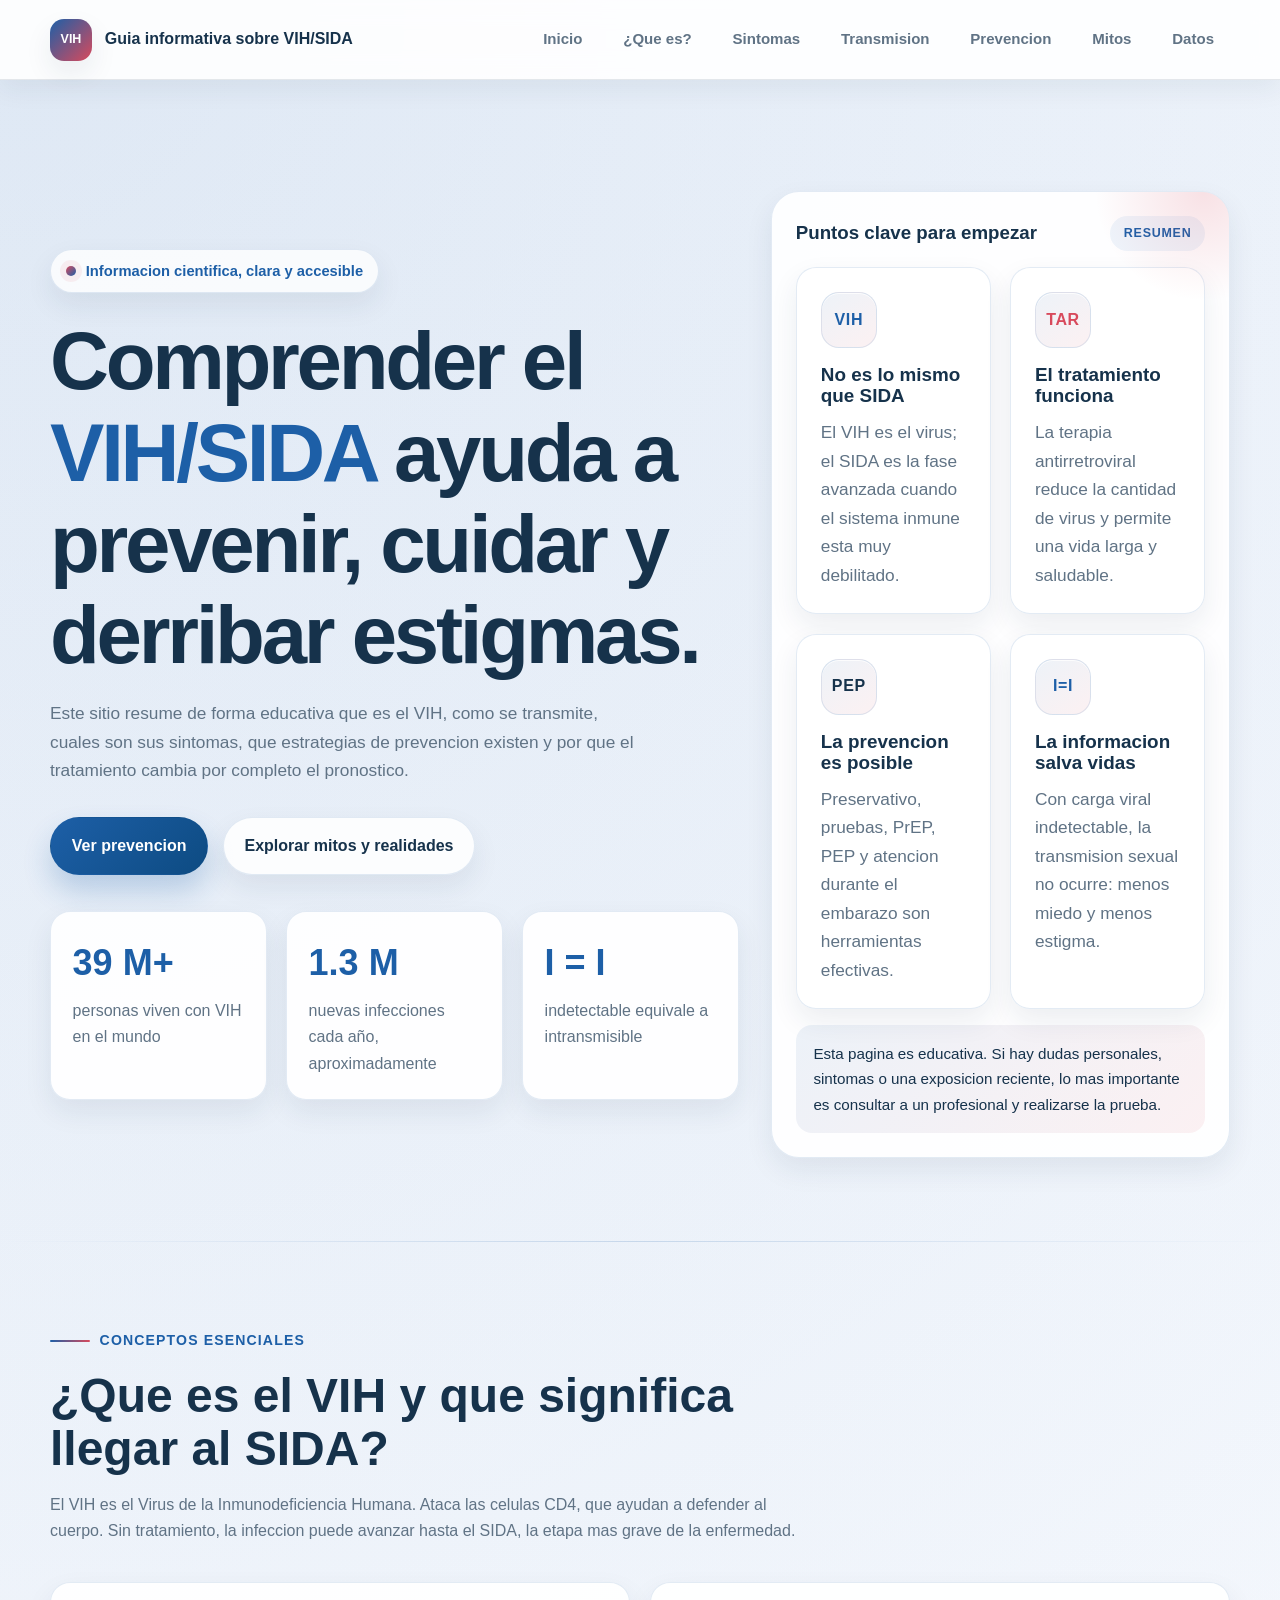
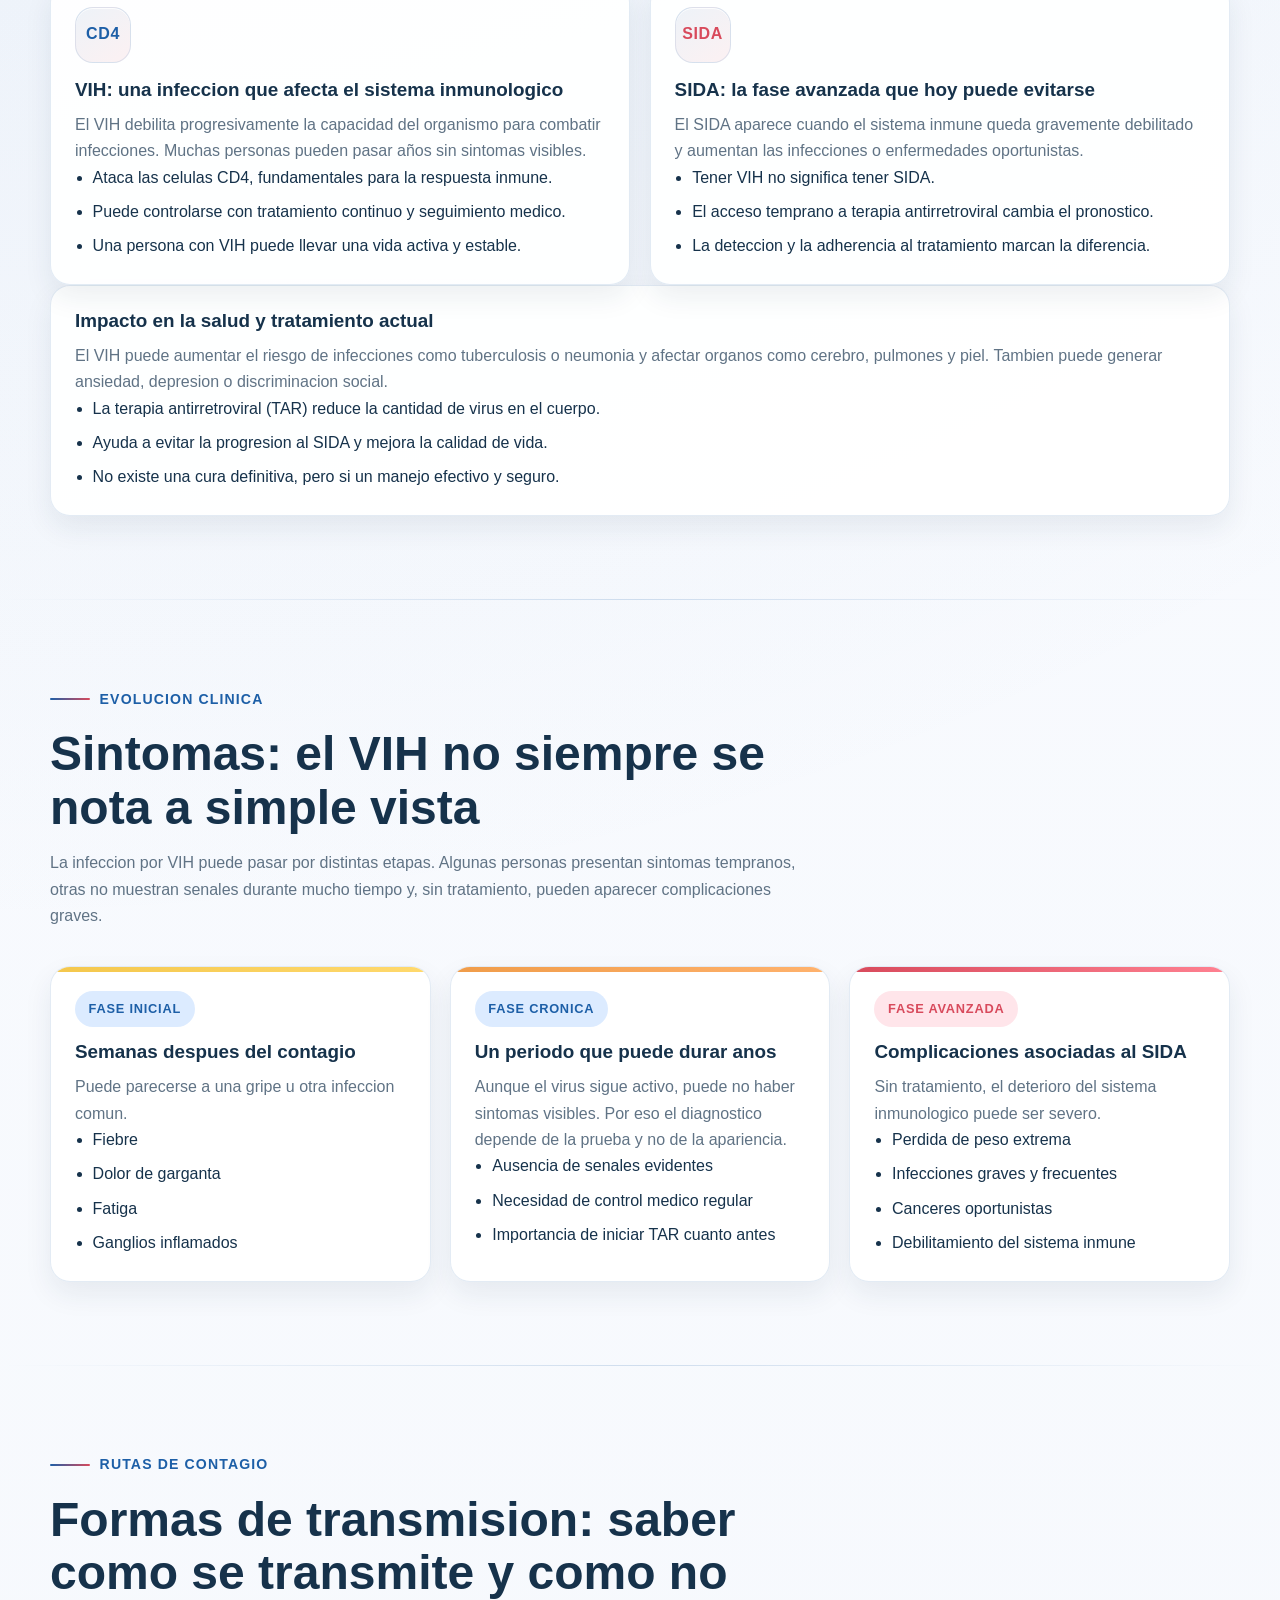
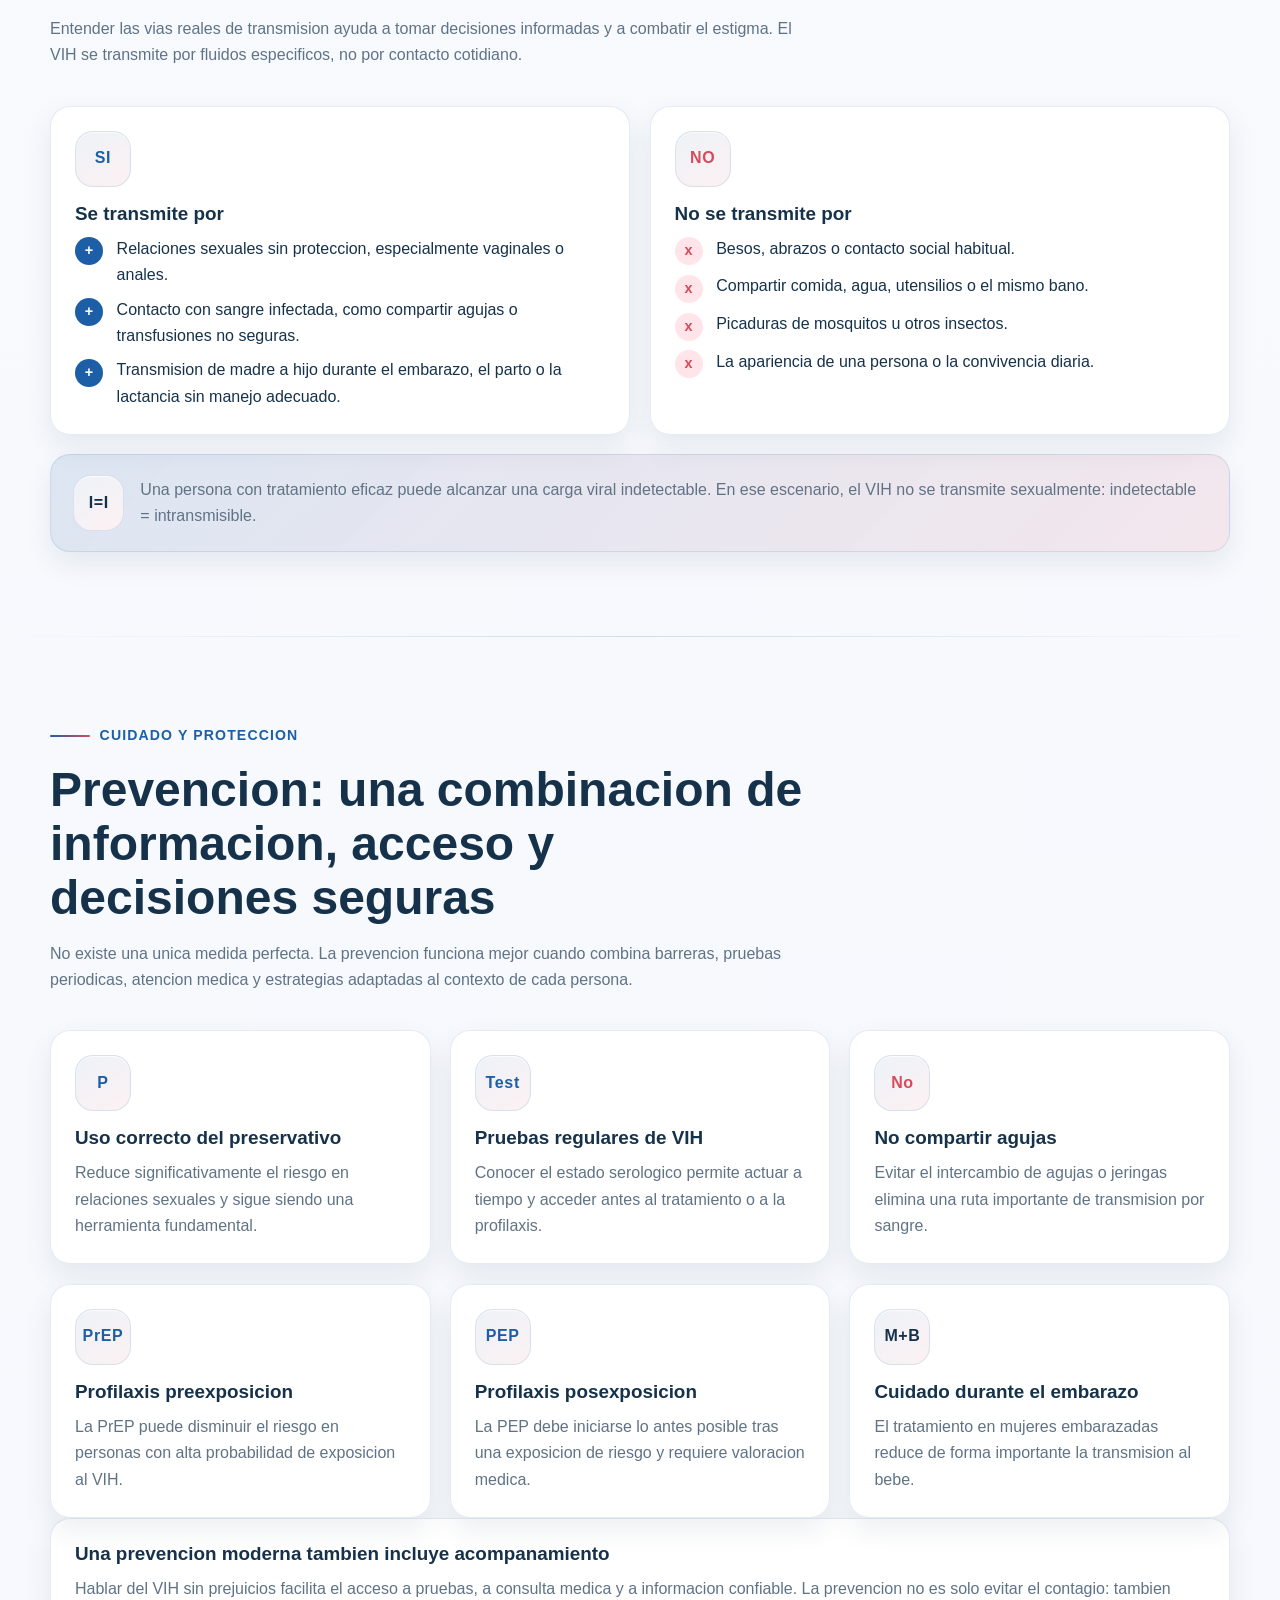
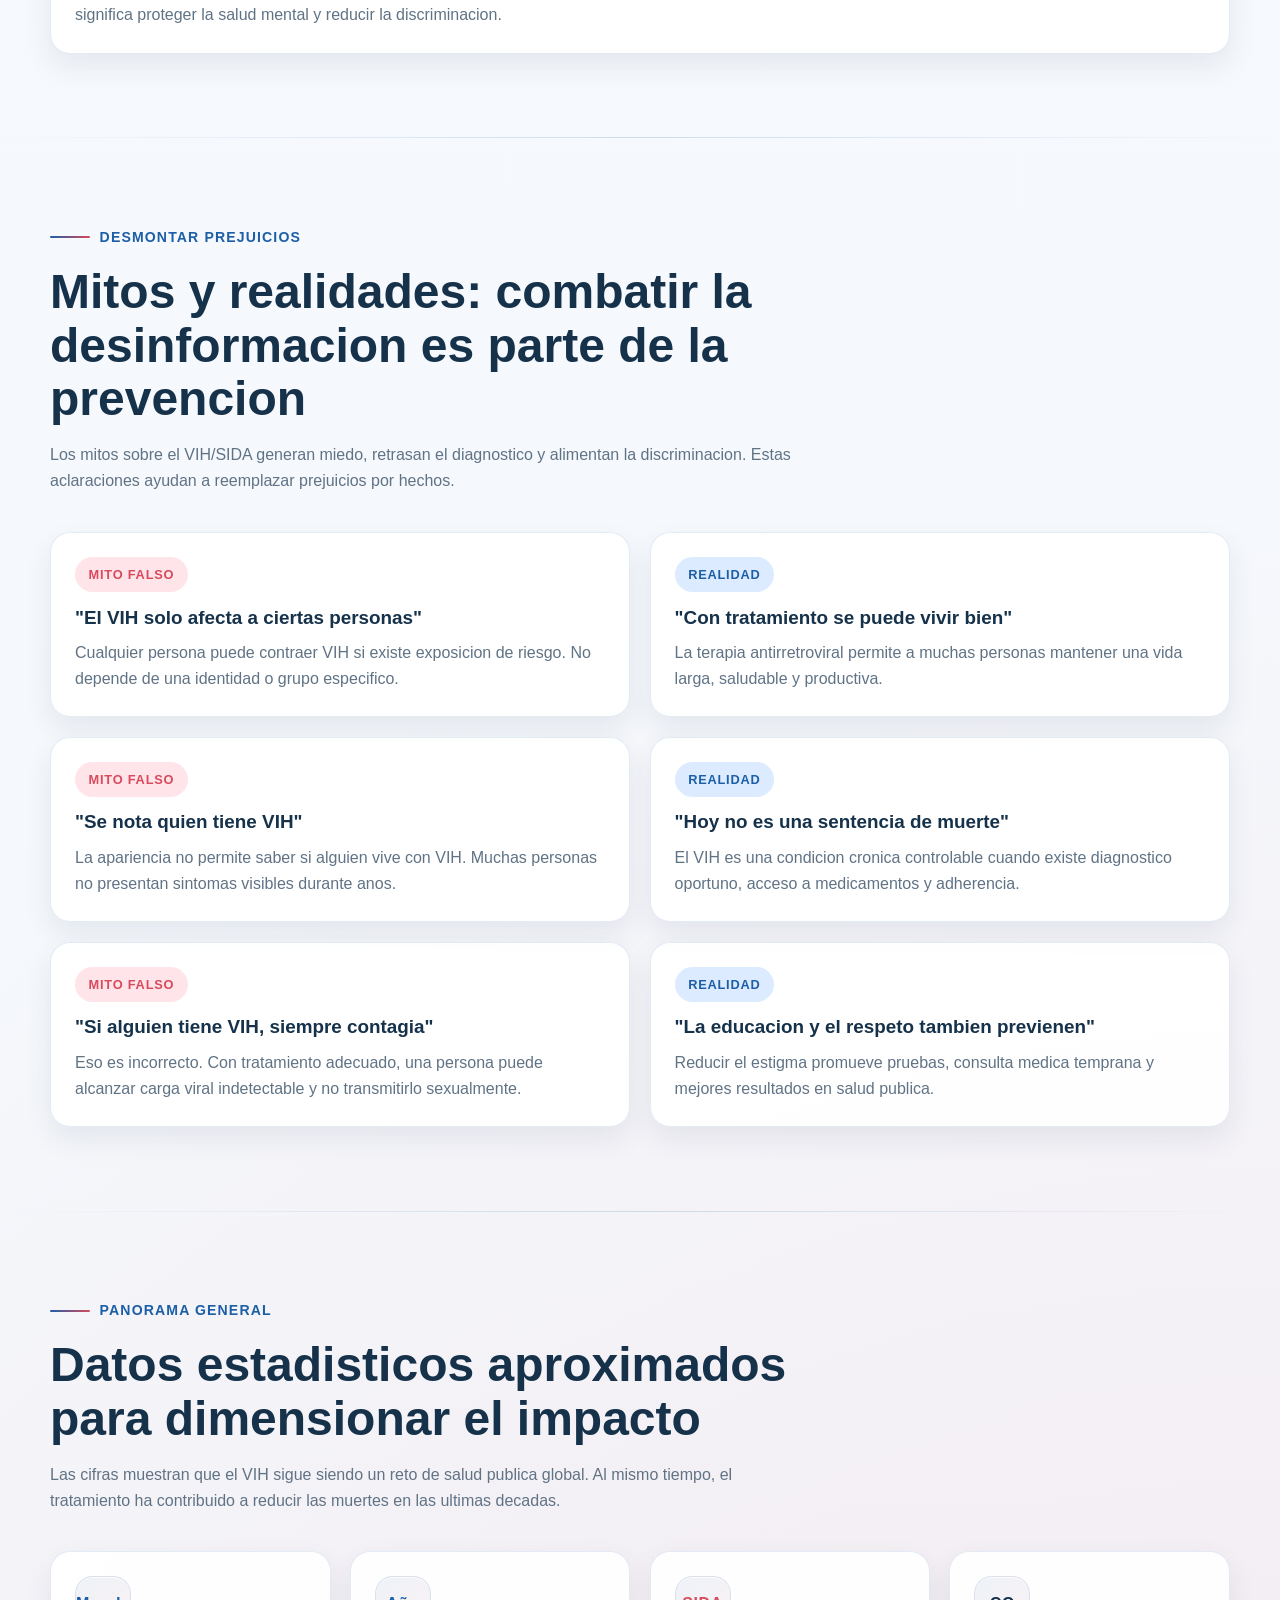
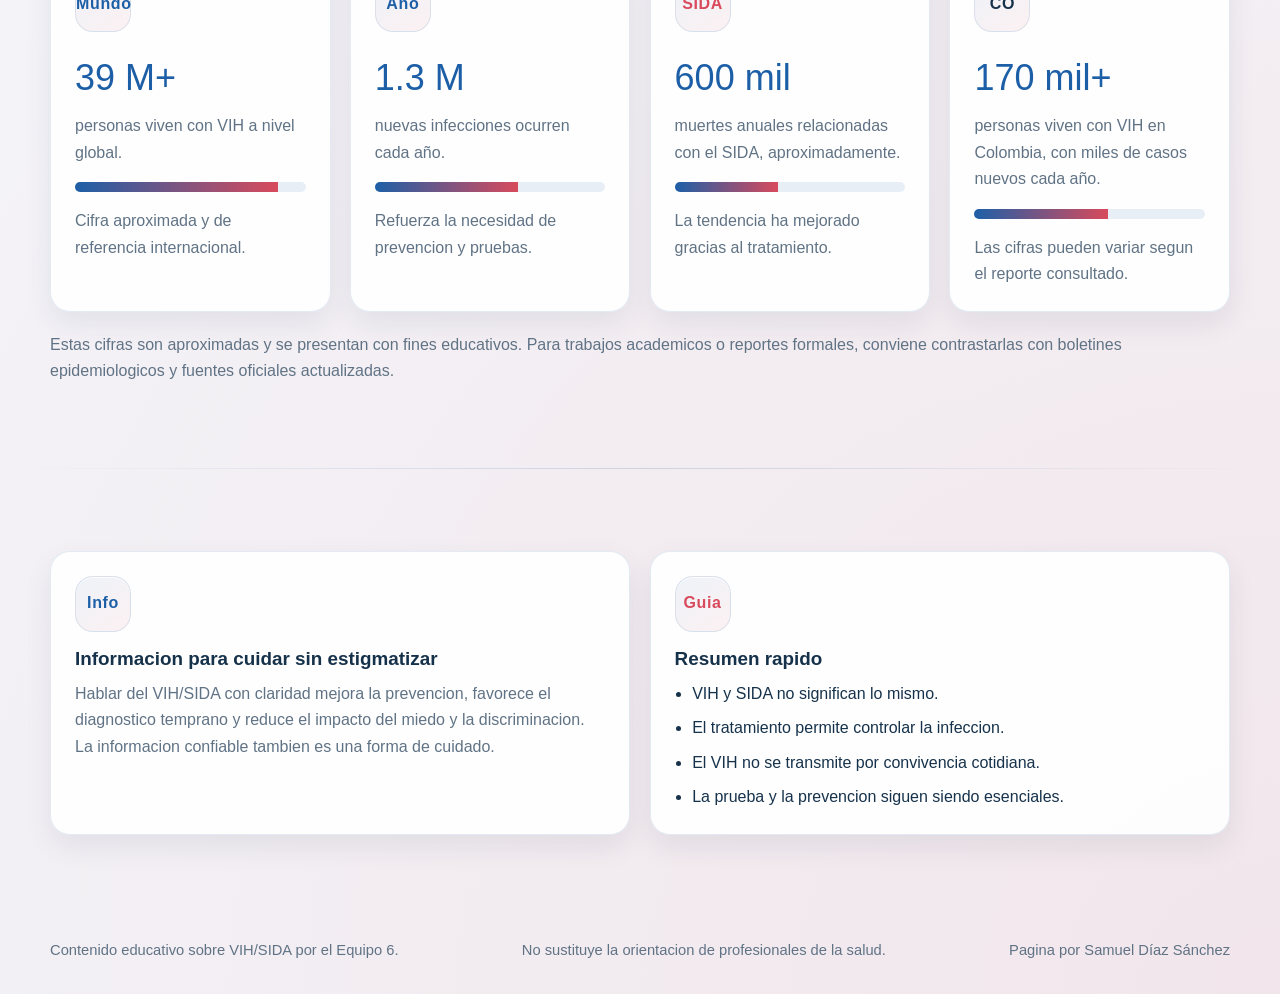
==== commit bfe2c358: "Mas ortografia" ====
--- a/index.html
+++ b/index.html
@@ -42,7 +42,7 @@
         </div>
         <div class="grid three stats">
           <div class="tile"><strong>39 M+</strong><span class="muted">personas viven con VIH en el mundo</span></div>
-          <div class="tile"><strong>1.3 M</strong><span class="muted">nuevas infecciones cada ano, aproximadamente</span></div>
+          <div class="tile"><strong>1.3 M</strong><span class="muted">nuevas infecciones cada año, aproximadamente</span></div>
           <div class="tile"><strong>I = I</strong><span class="muted">indetectable equivale a intransmisible</span></div>
         </div>
       </div>
@@ -96,7 +96,7 @@
             <div class="icon">CD4</div>
             <h3>VIH: una infeccion que afecta el sistema inmunologico</h3>
             <p class="muted">
-              El VIH debilita progresivamente la capacidad del organismo para combatir infecciones. Muchas personas pueden pasar anos sin sintomas visibles.
+              El VIH debilita progresivamente la capacidad del organismo para combatir infecciones. Muchas personas pueden pasar años sin sintomas visibles.
             </p>
             <ul>
               <li>Ataca las celulas CD4, fundamentales para la respuesta inmune.</li>
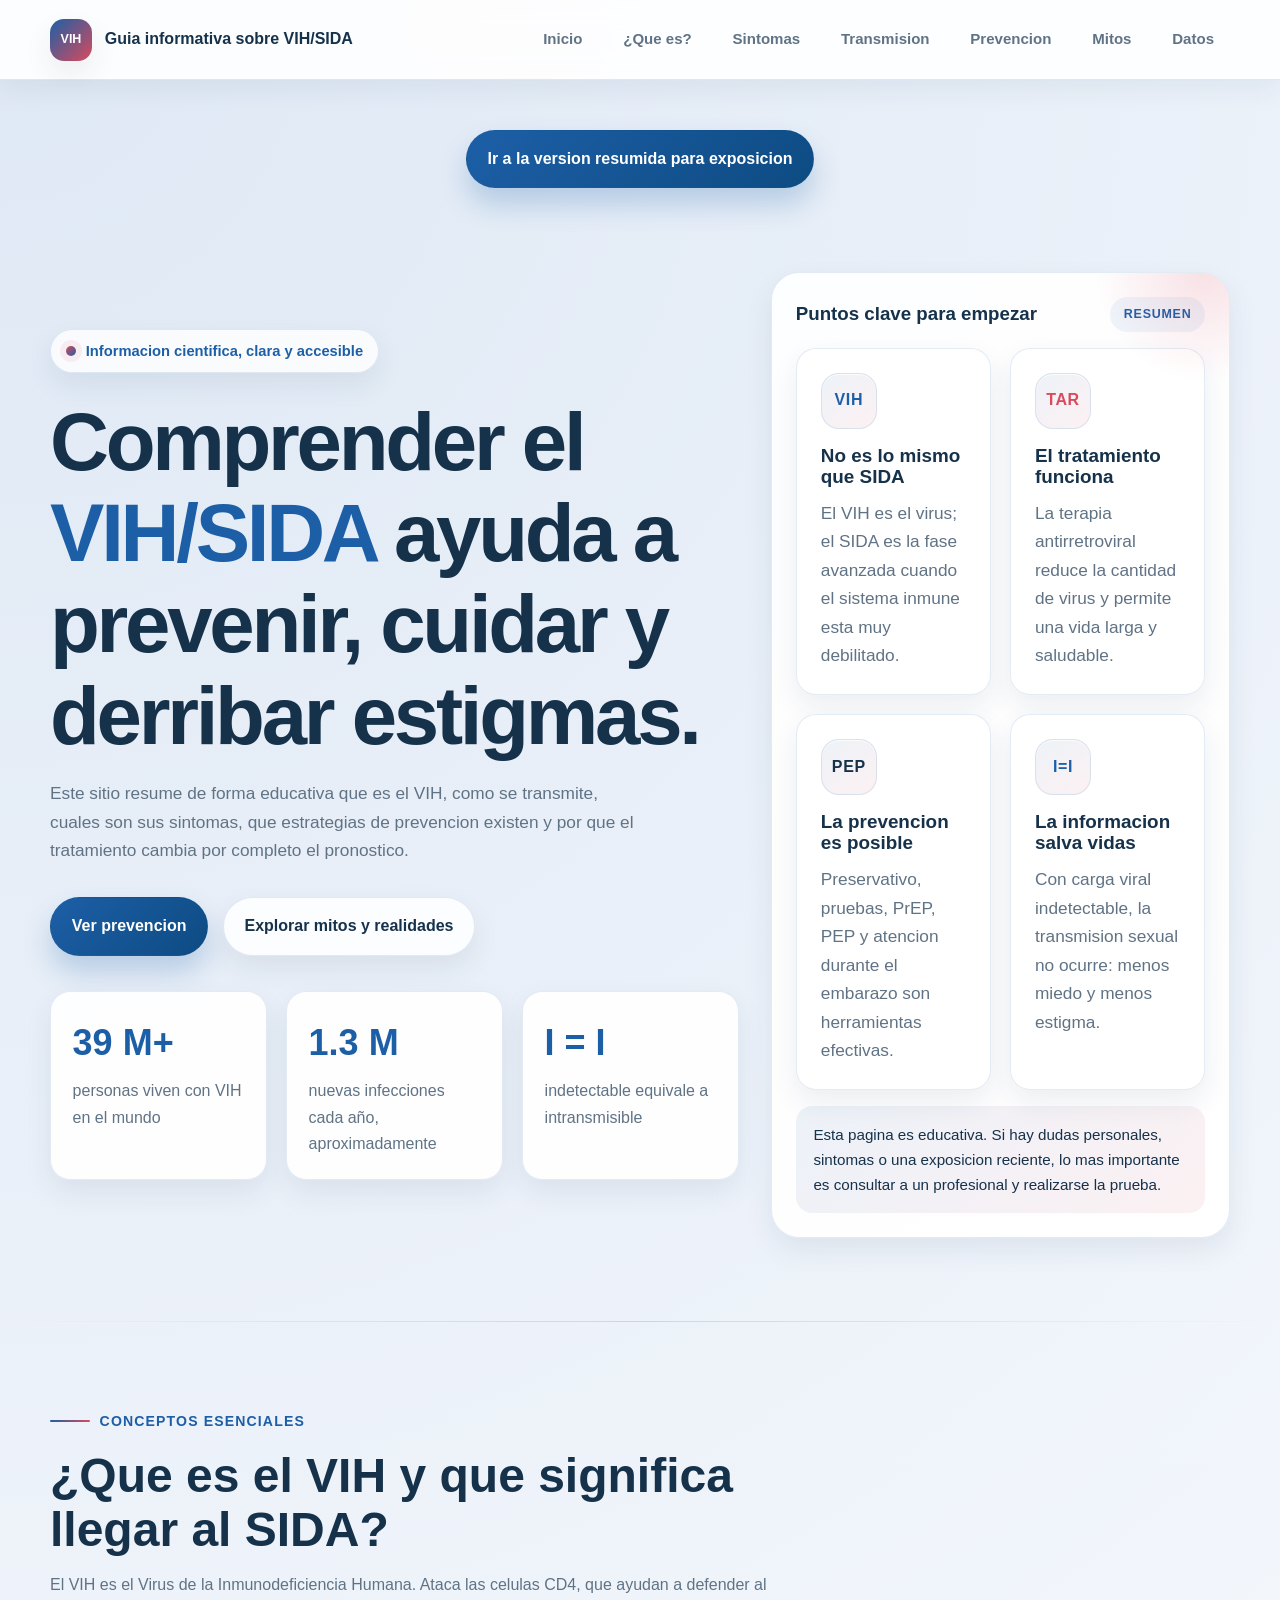
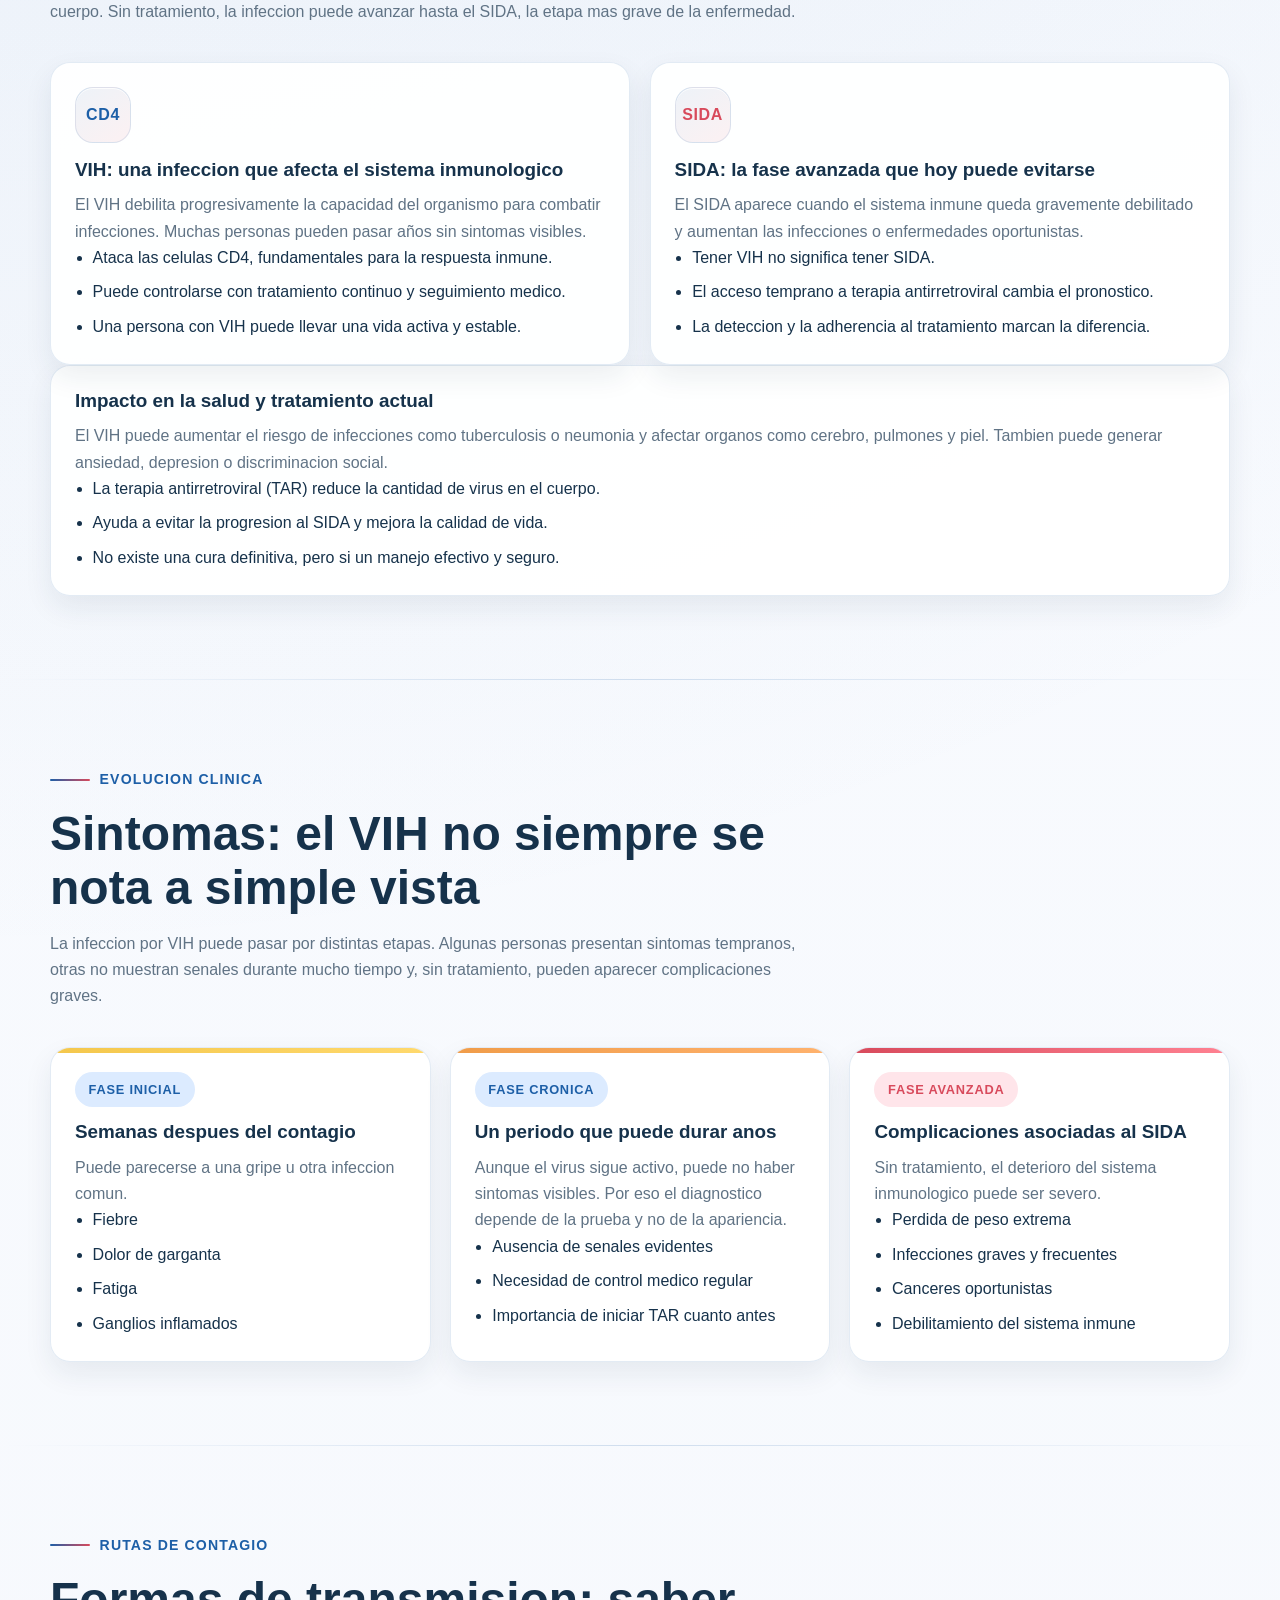
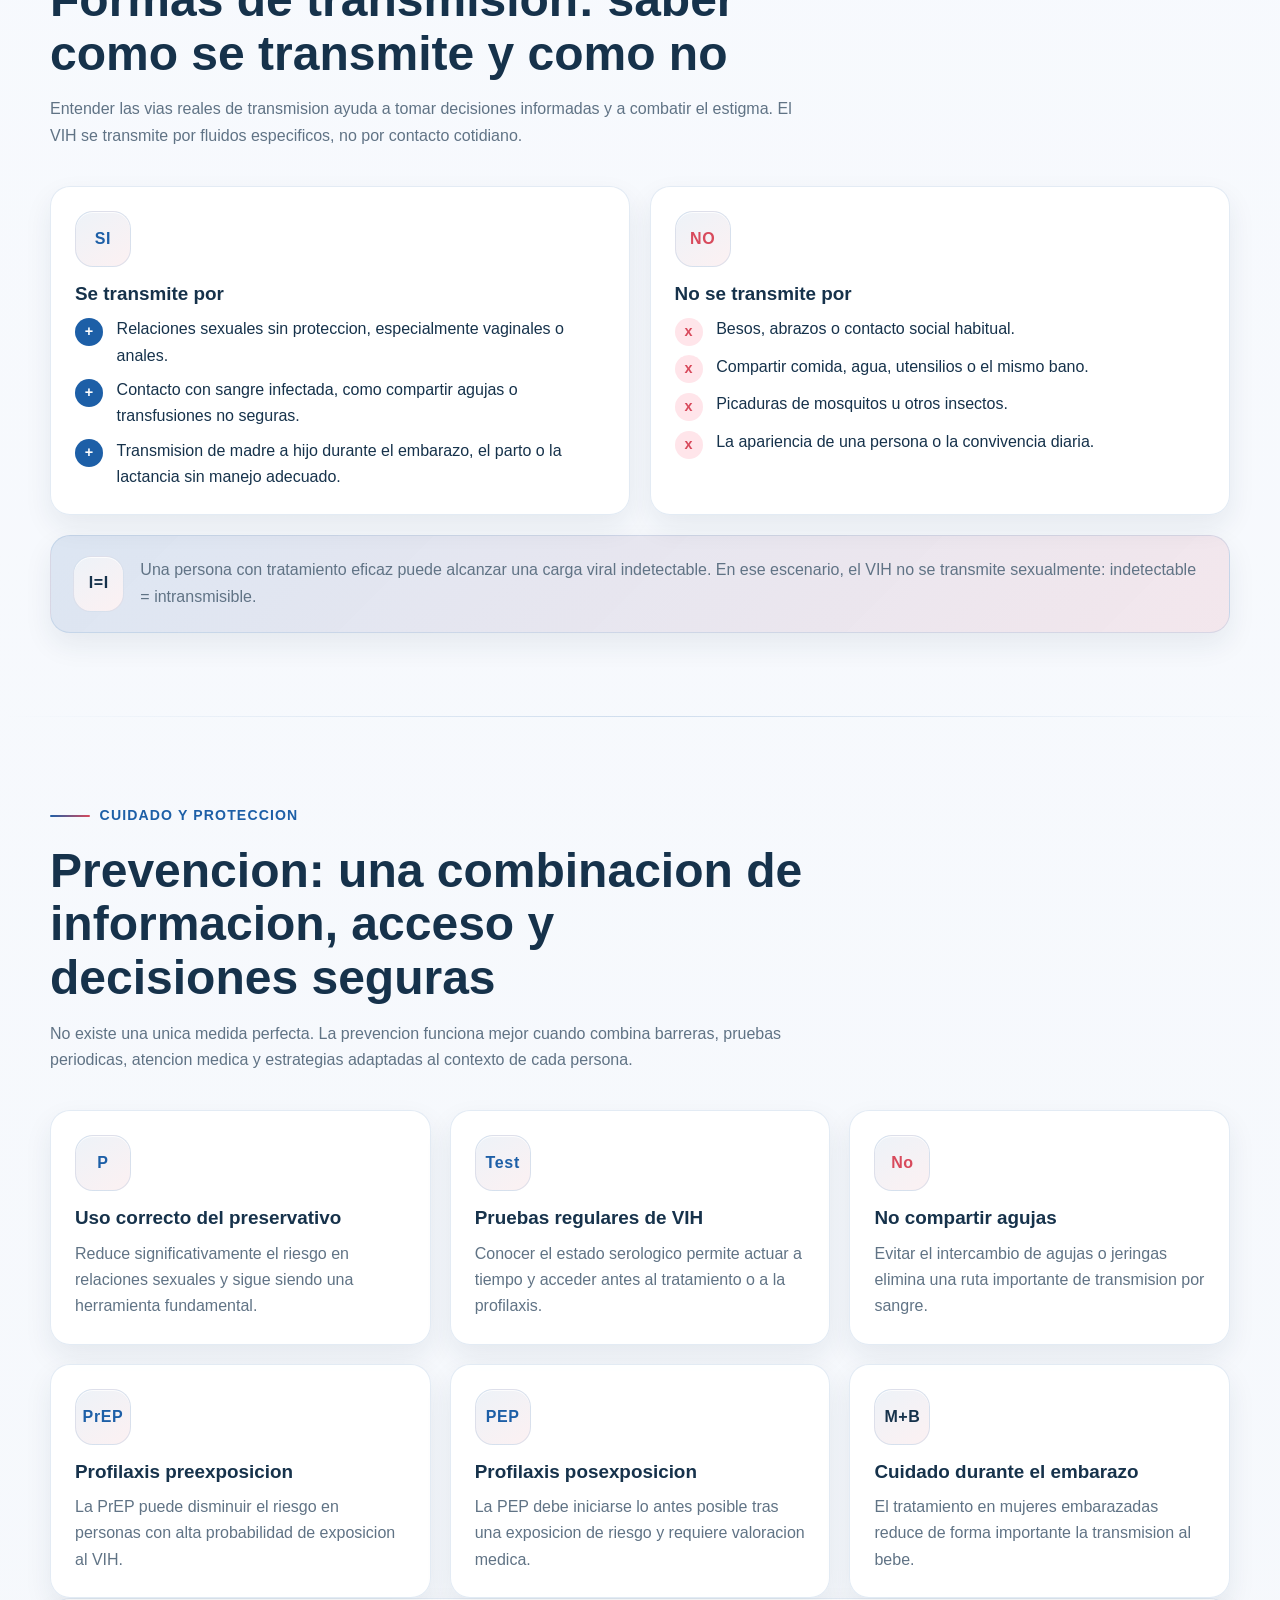
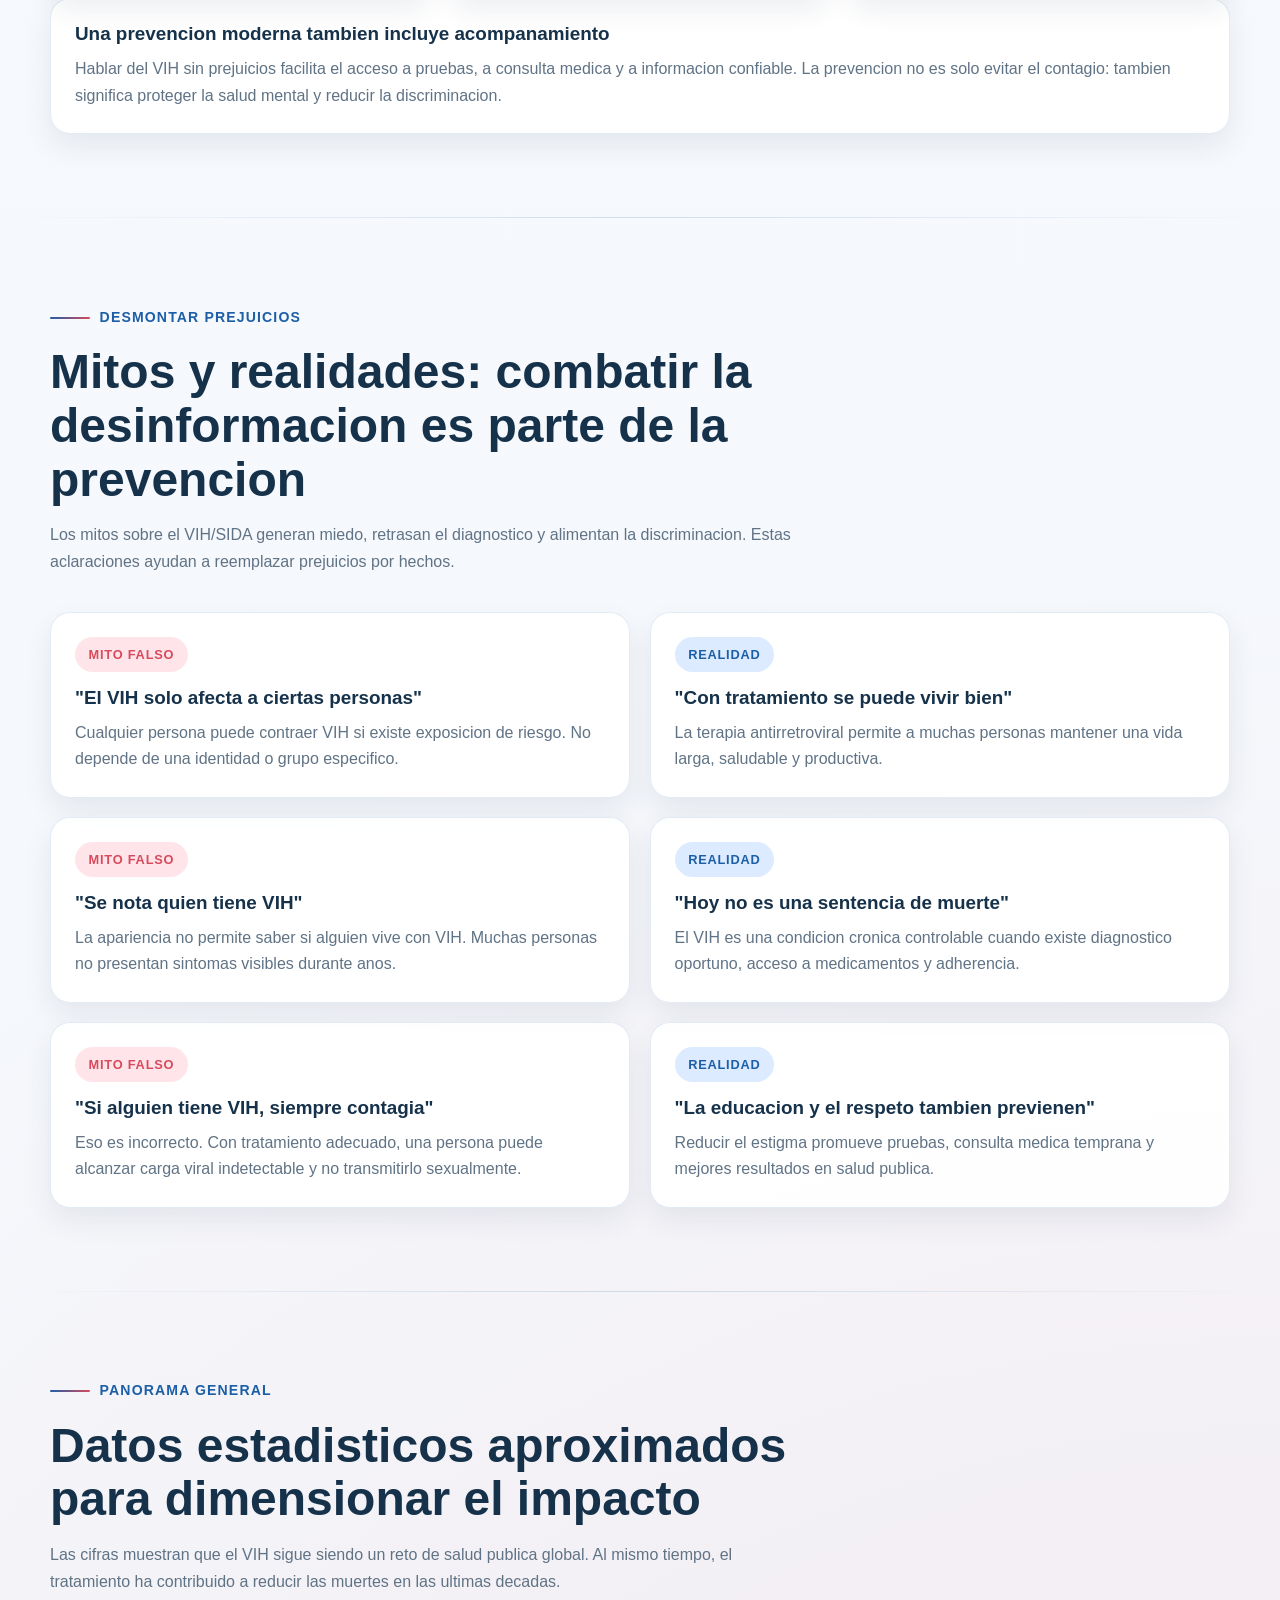
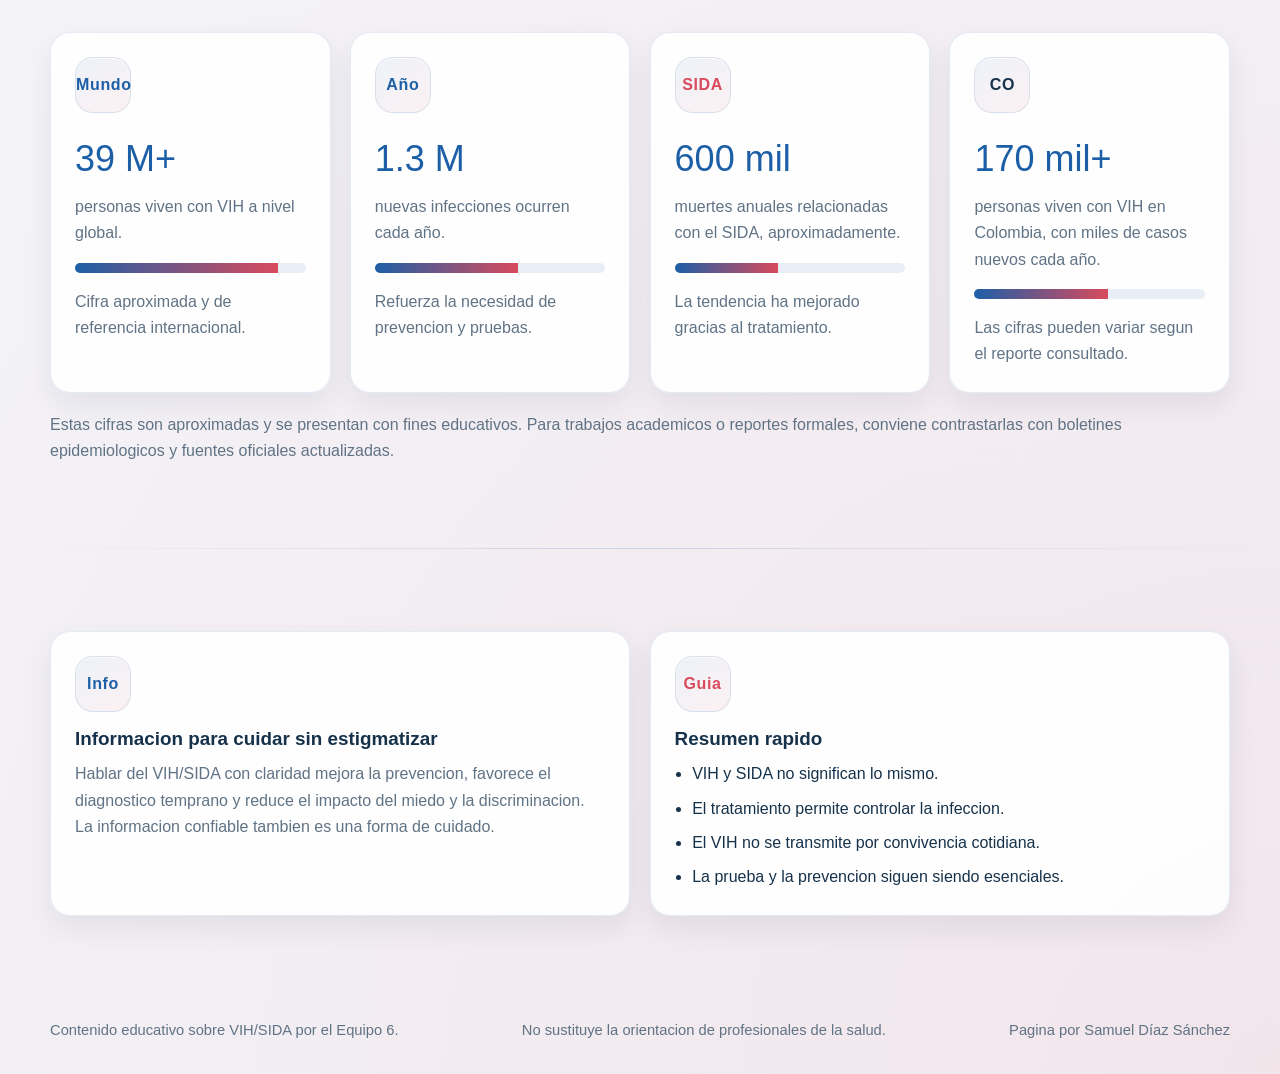
==== commit 38a23b45: "Expo" ====
--- a/index.html
+++ b/index.html
@@ -4,6 +4,7 @@
   <meta charset="UTF-8">
   <meta name="viewport" content="width=device-width, initial-scale=1.0">
   <link rel="stylesheet" href="Estilos.css">
+  <link rel="icon" type="image/Escudo" href="Escudo.jpg">
   <title>VIH/SIDA | Sitio informativo</title>
   
 </head>
@@ -27,7 +28,10 @@
   </header>
 
   <main>
-    
+    <div class="wrap" style="padding-top:1.35rem;display:flex;justify-content:center;">
+      <a class="btn btn-primary" href="exposicion.html">Ir a la version resumida para exposicion</a>
+    </div>
+
     <section class="block hero wrap" id="inicio">
       <div>
         <div class="chip">Informacion cientifica, clara y accesible</div>
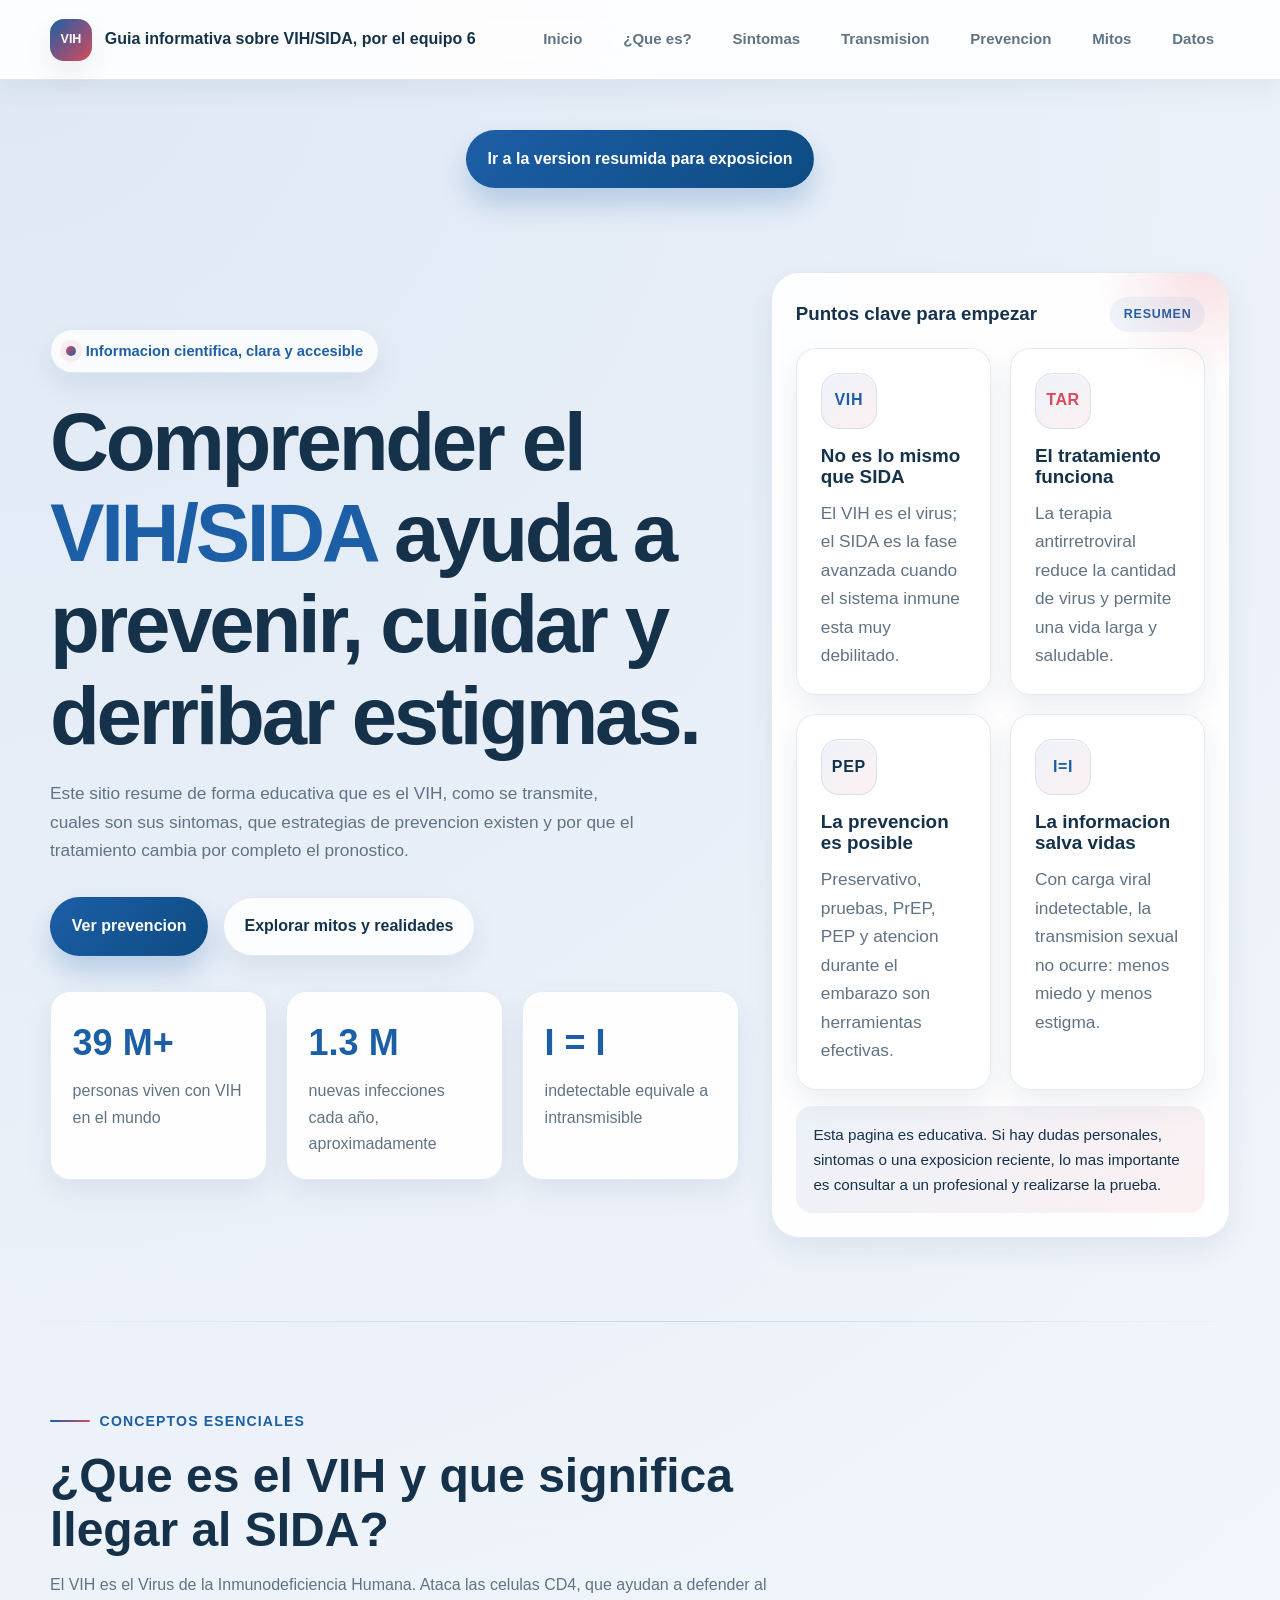
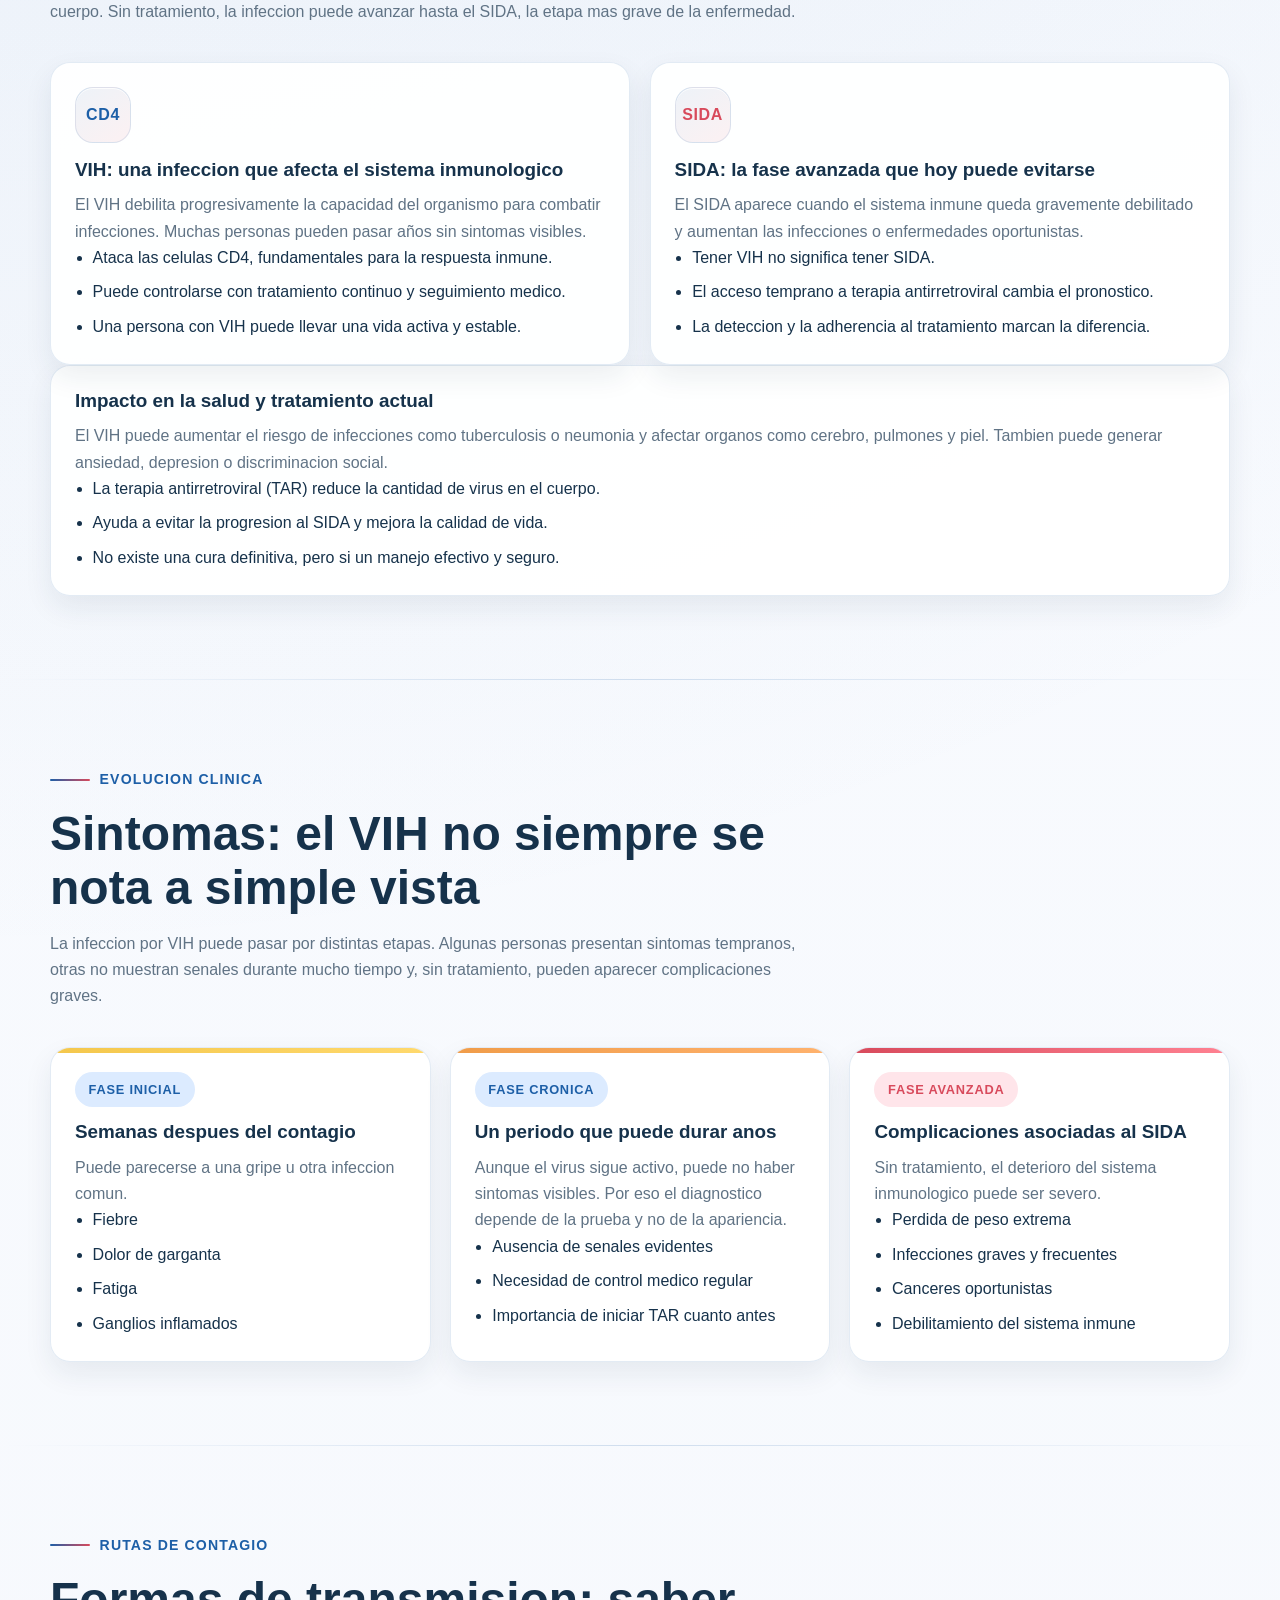
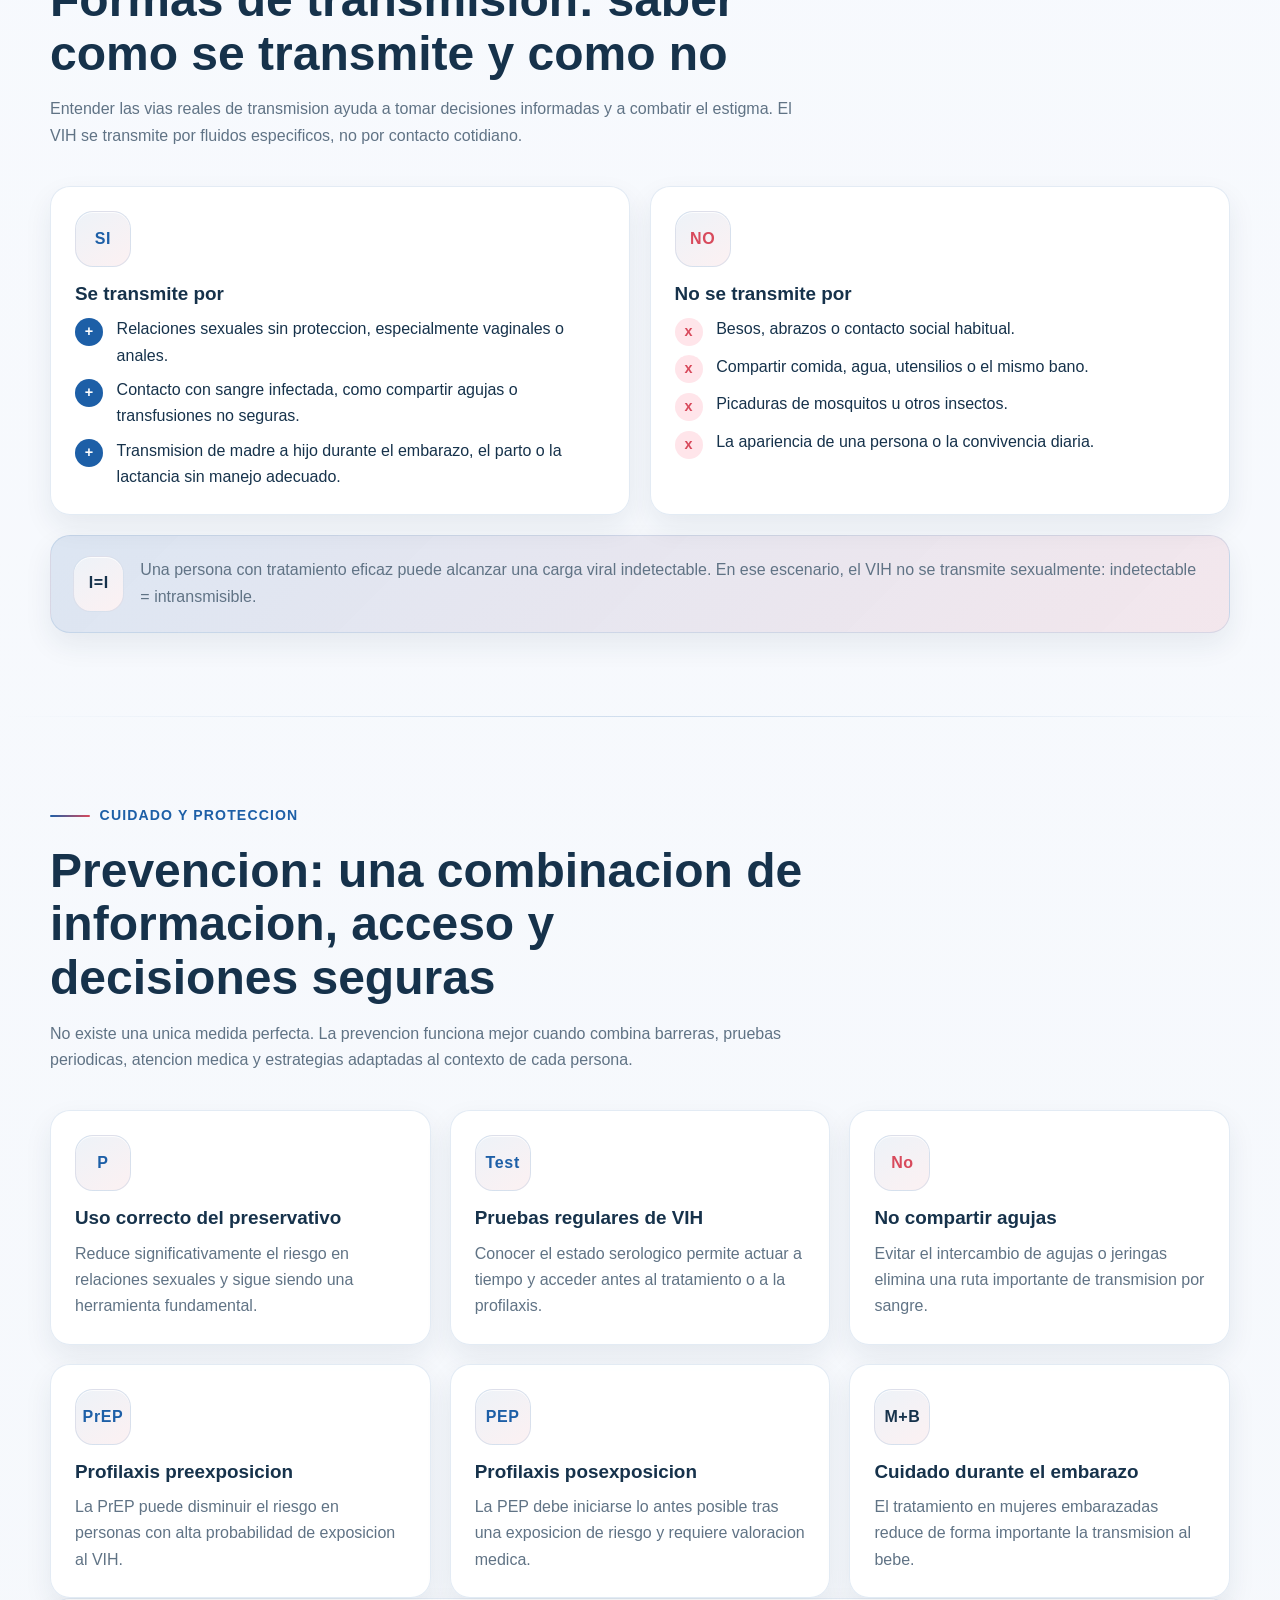
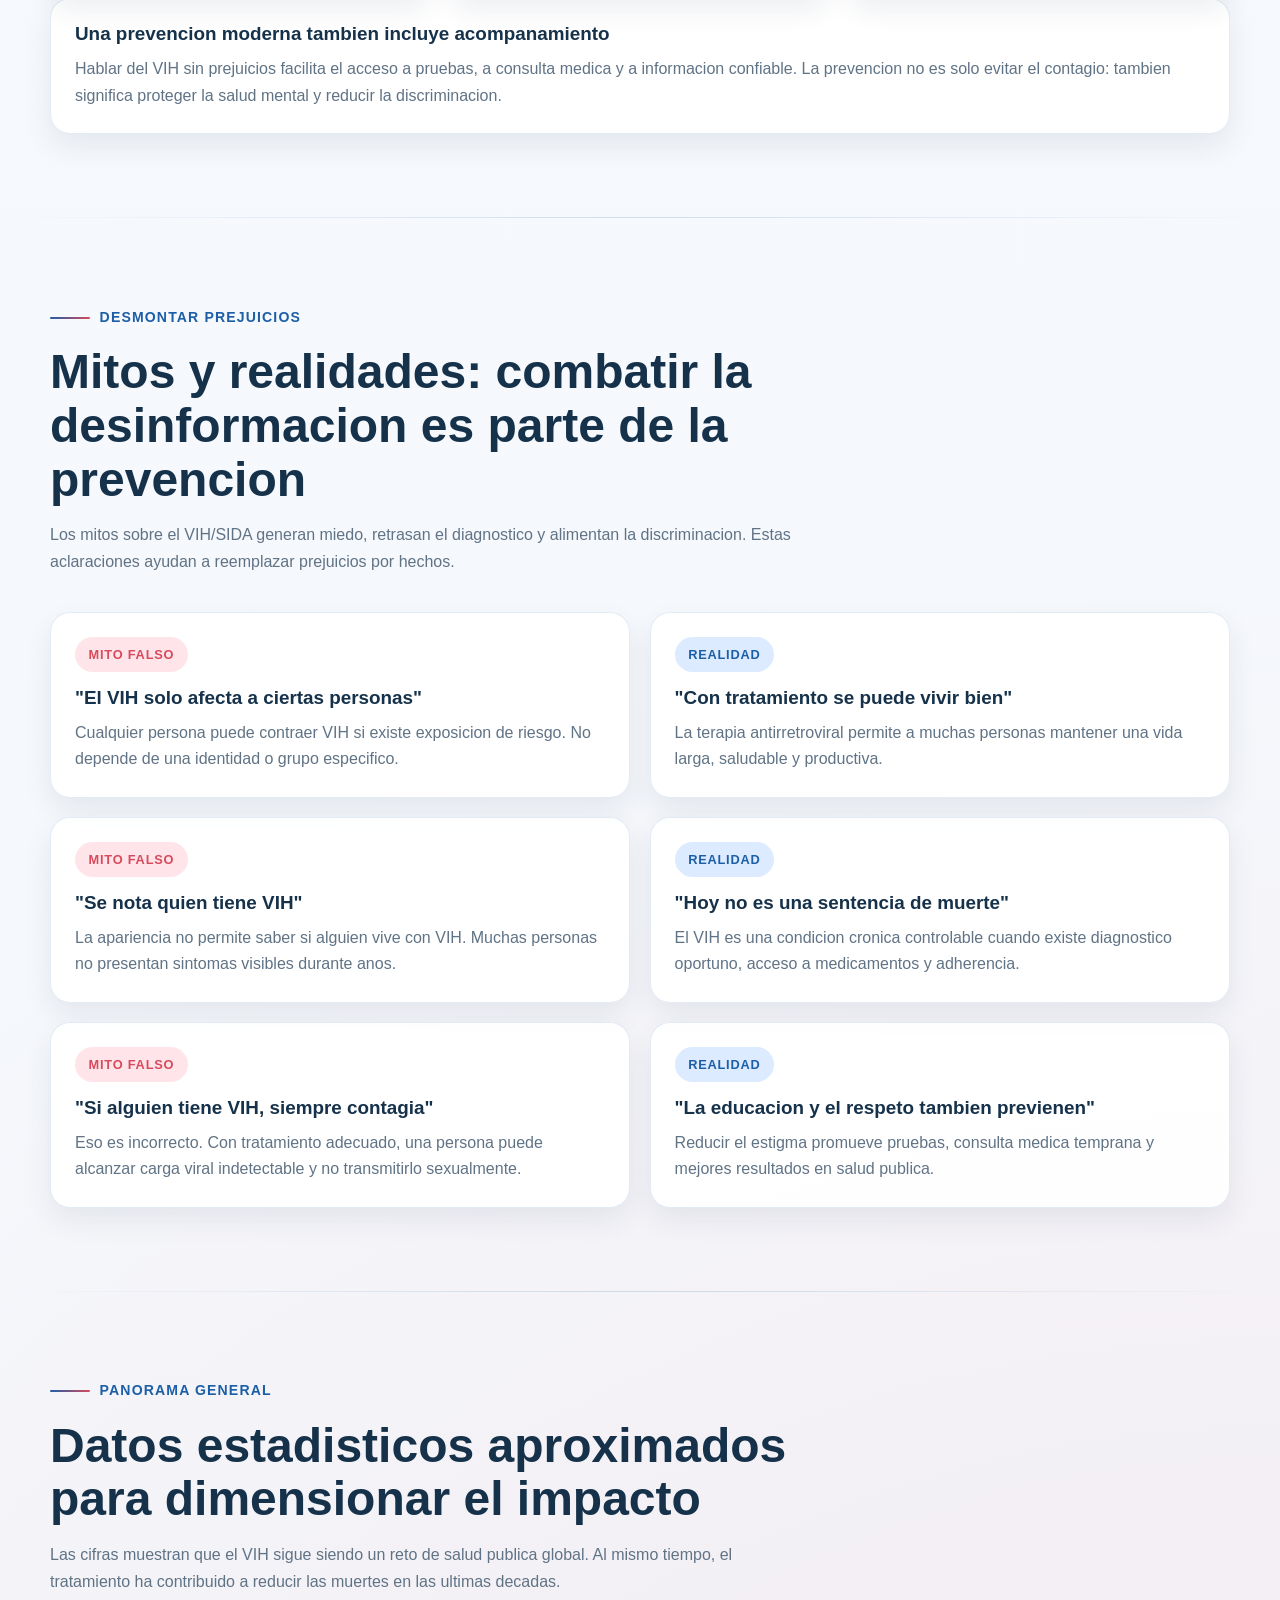
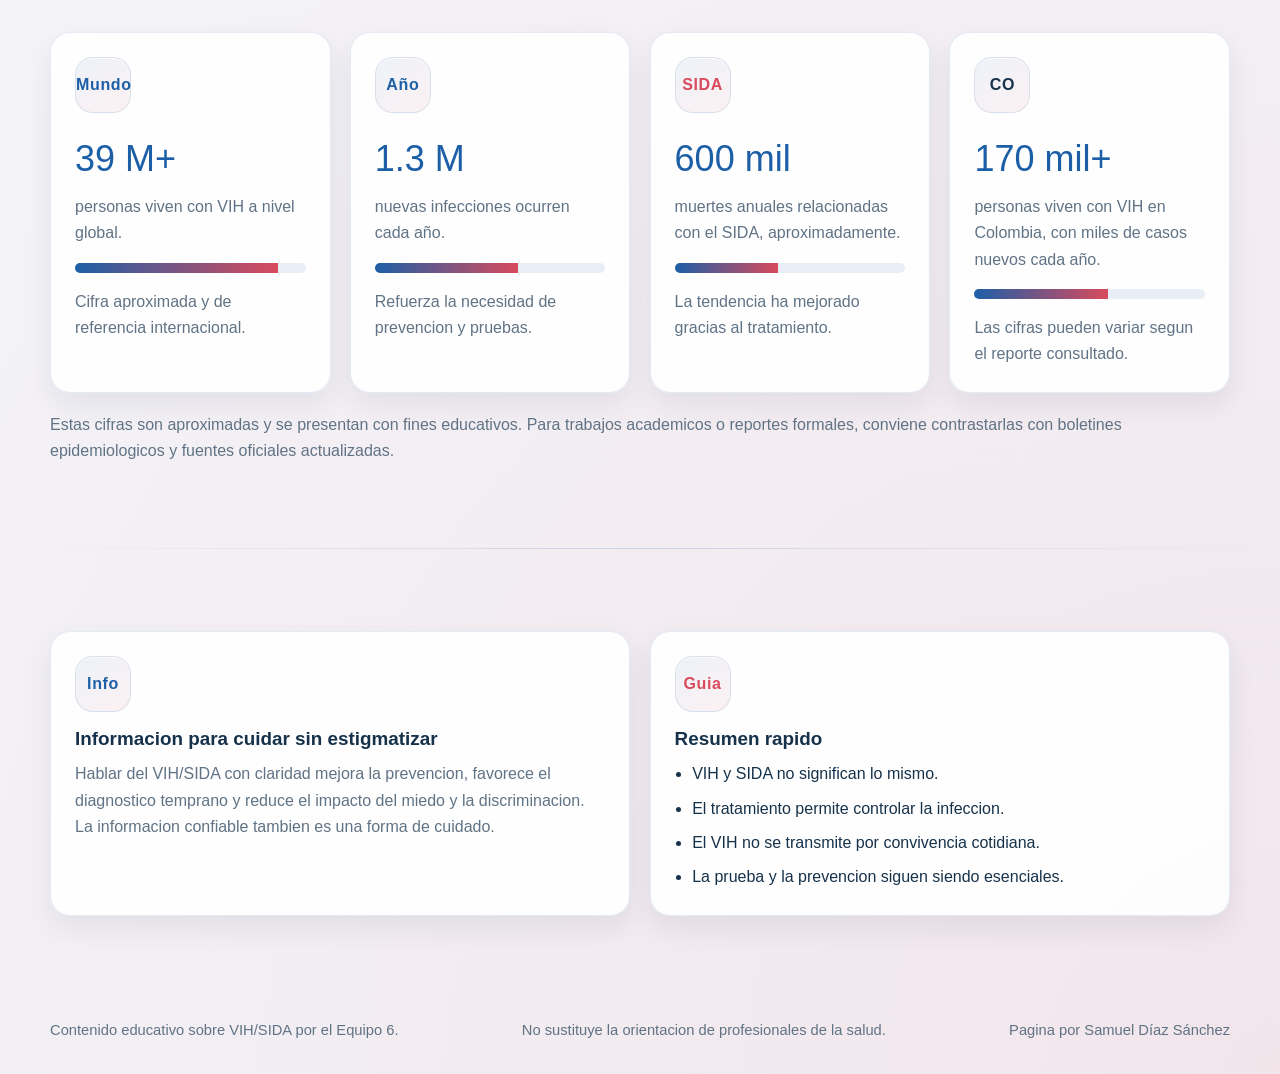
==== commit b44c15f5: "equipo" ====
--- a/index.html
+++ b/index.html
@@ -4,7 +4,7 @@
   <meta charset="UTF-8">
   <meta name="viewport" content="width=device-width, initial-scale=1.0">
   <link rel="stylesheet" href="Estilos.css">
-  <link rel="icon" type="image/Escudo" href="Escudo.jpg">
+  <link rel="icon" type="image/Escudo" href="Imagenes/Escudo.jpg">
   <title>VIH/SIDA | Sitio informativo</title>
   
 </head>
@@ -13,7 +13,7 @@
     <div class="topbar-inner">
       <a class="brand" href="#inicio" aria-label="Ir al inicio">
         <span class="brand-mark">VIH</span>
-        <span>Guia informativa sobre VIH/SIDA</span>
+        <span>Guia informativa sobre VIH/SIDA, por el equipo 6</span>
       </a>
       <nav class="nav" aria-label="Navegacion principal">
         <a href="#inicio">Inicio</a>
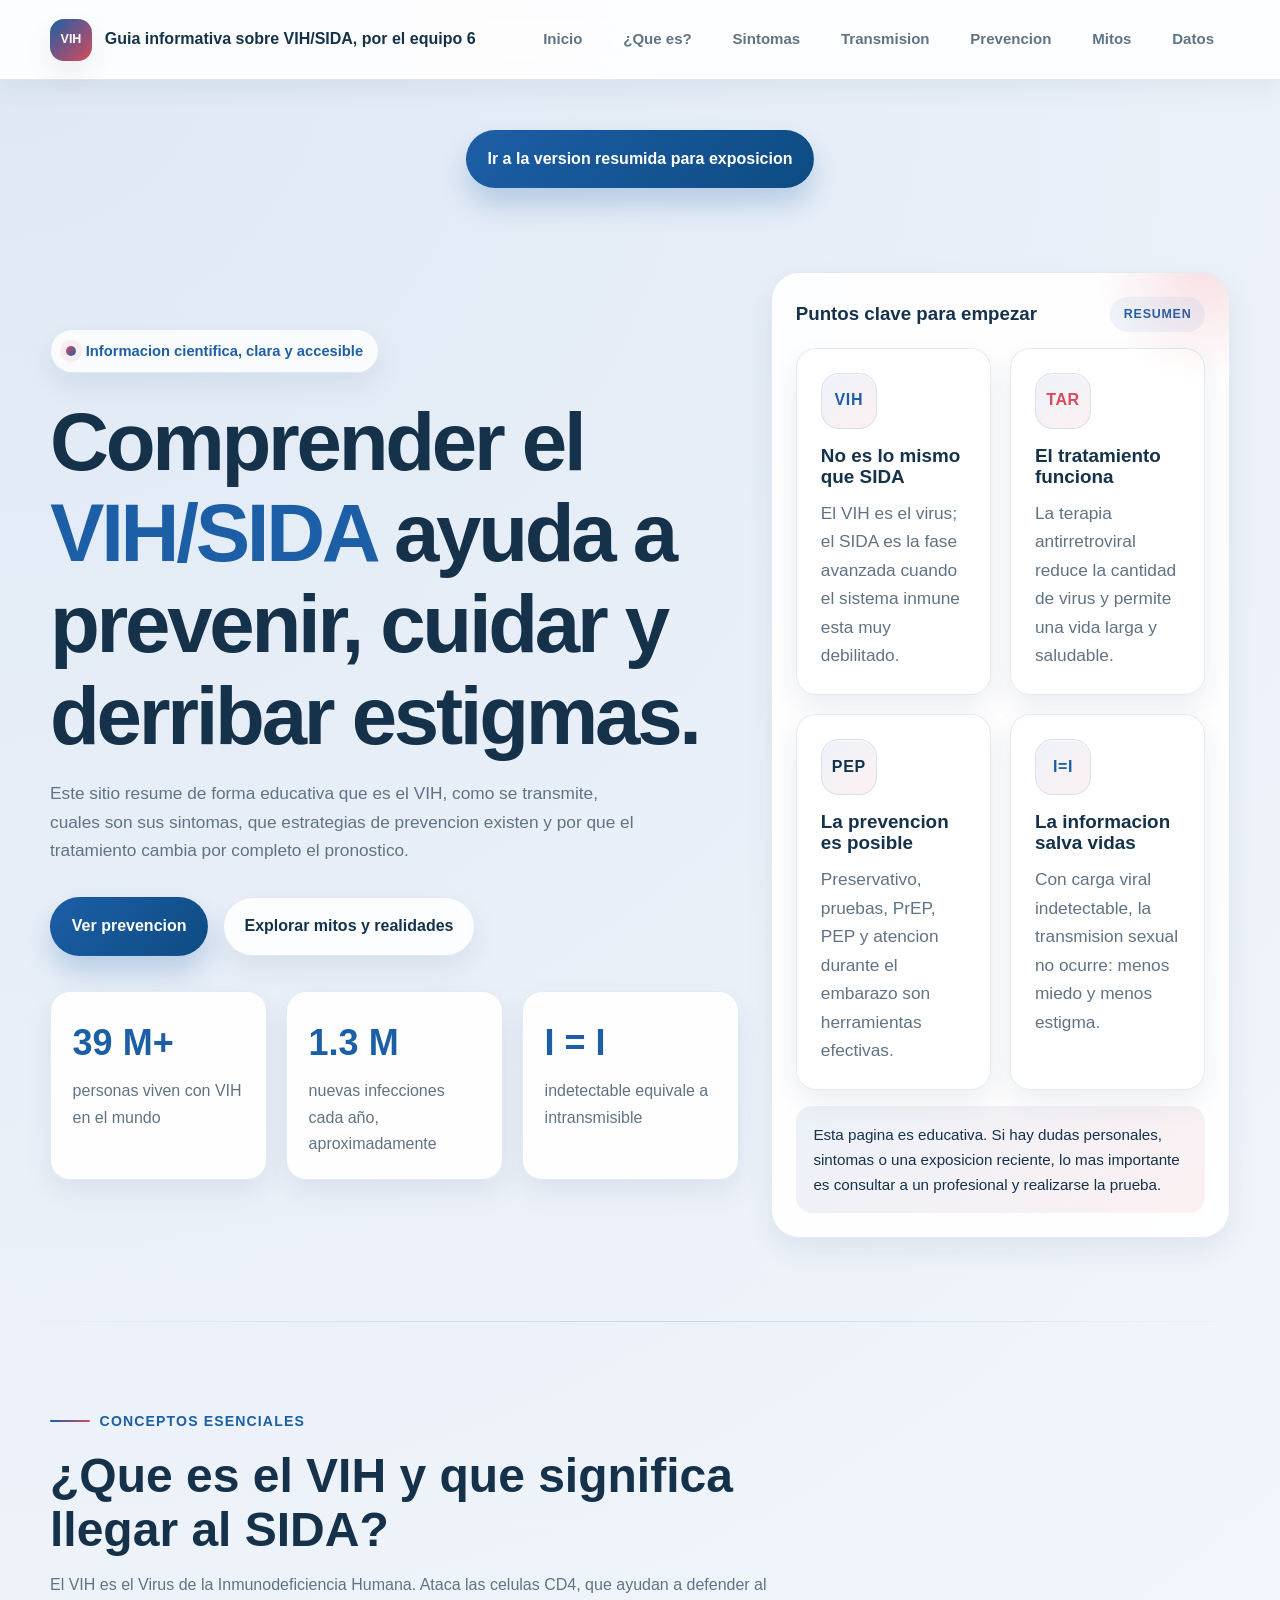
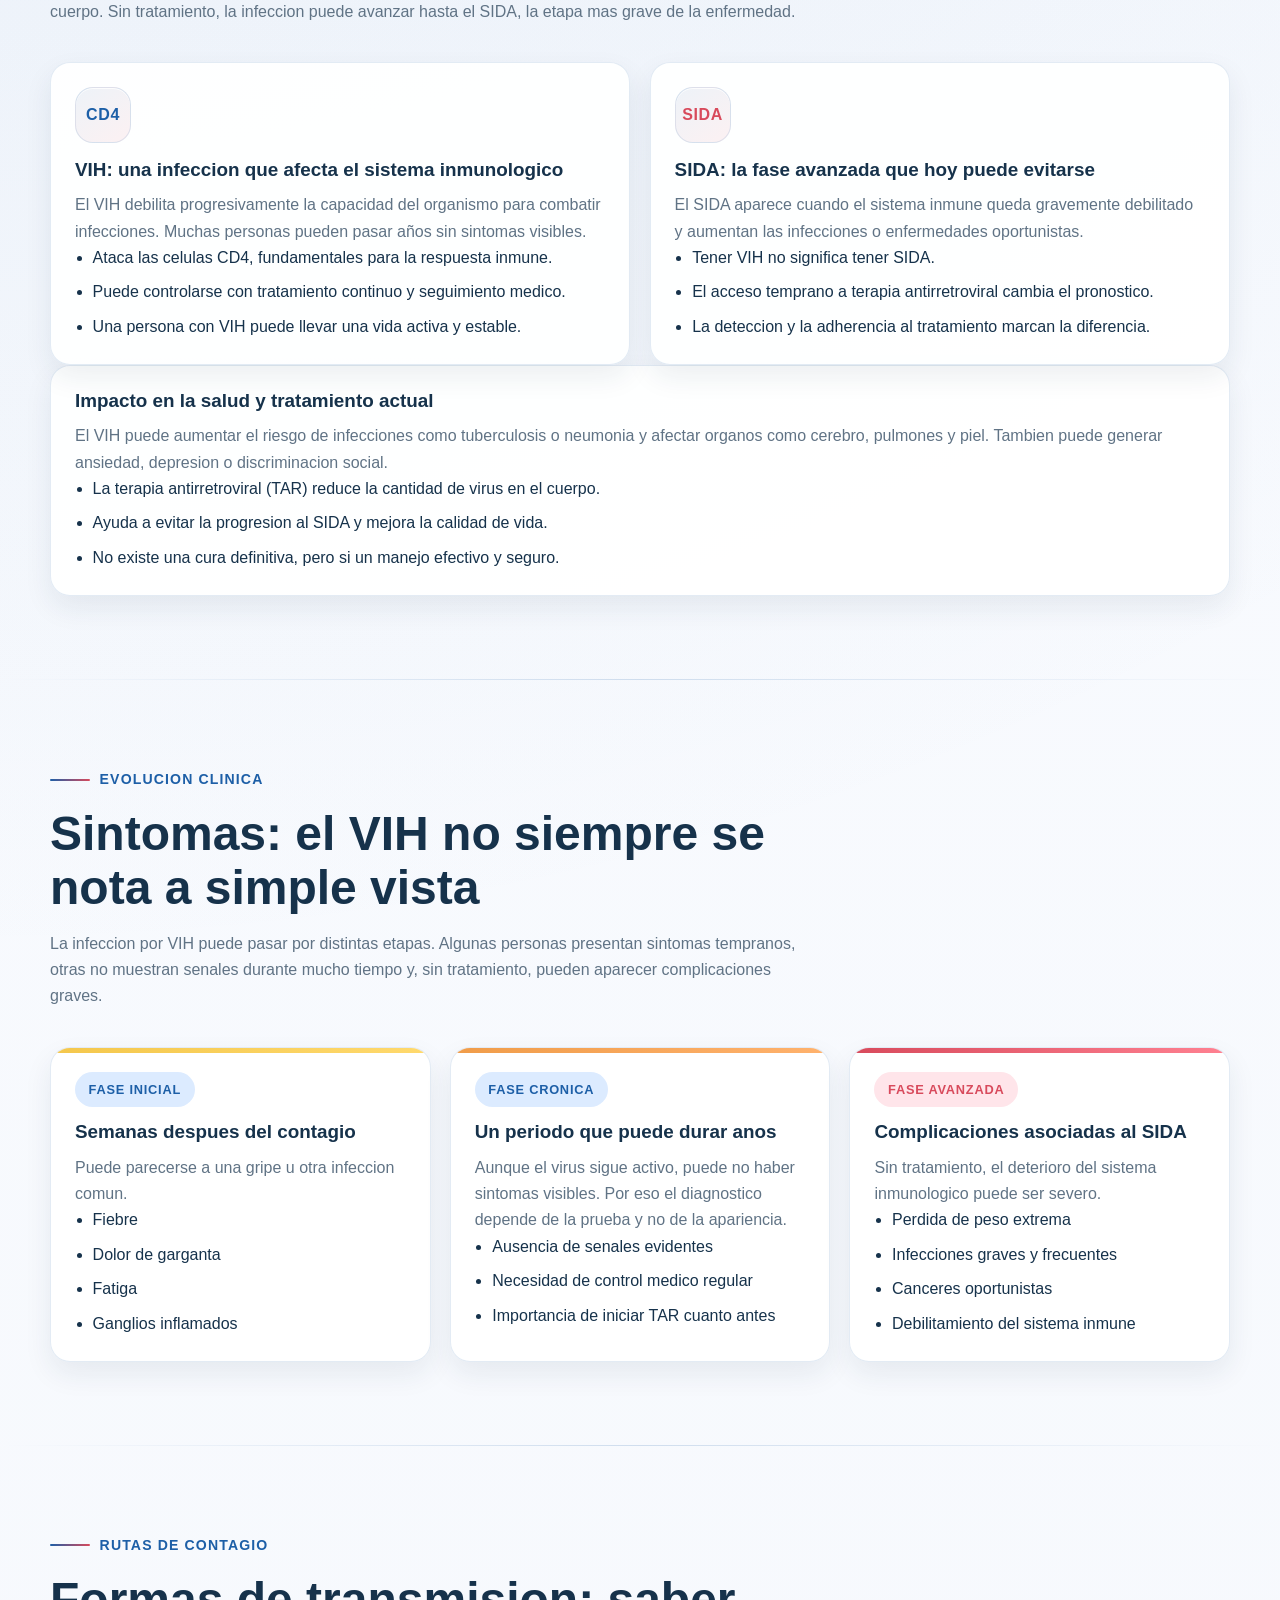
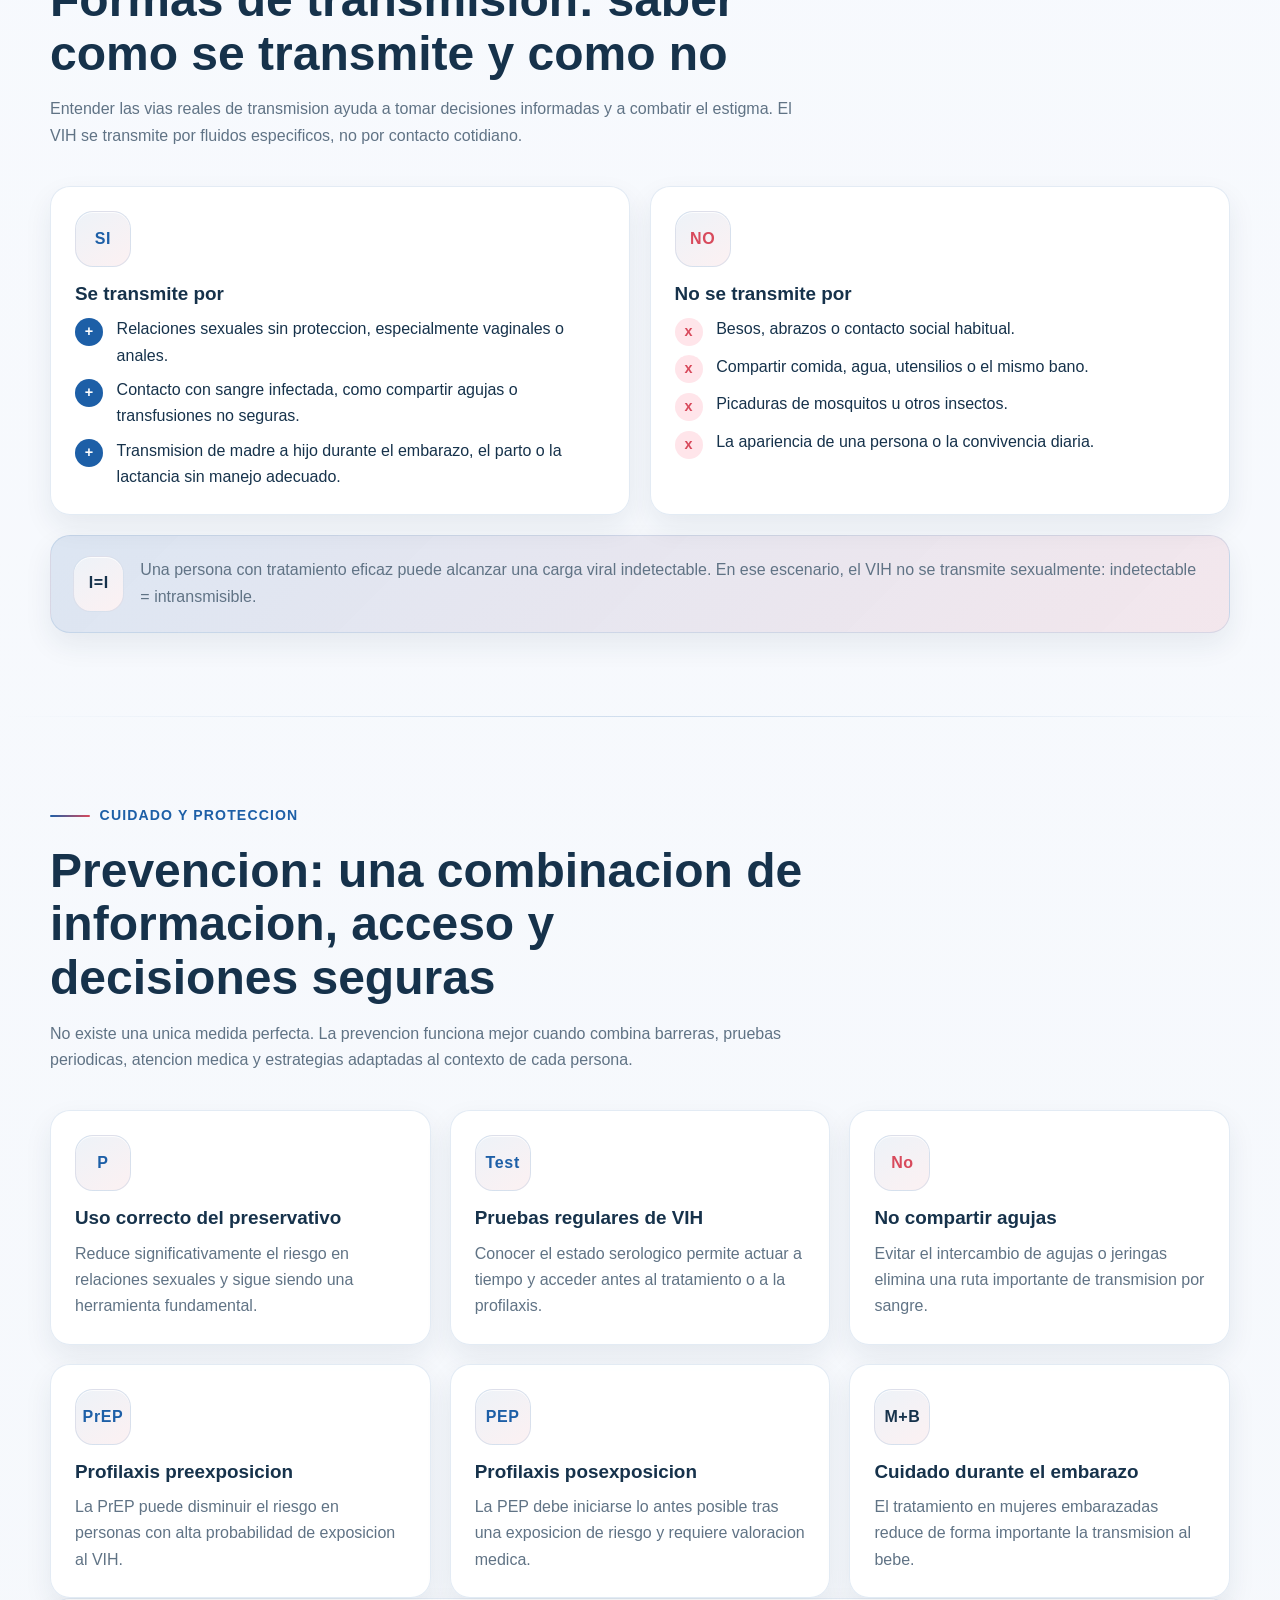
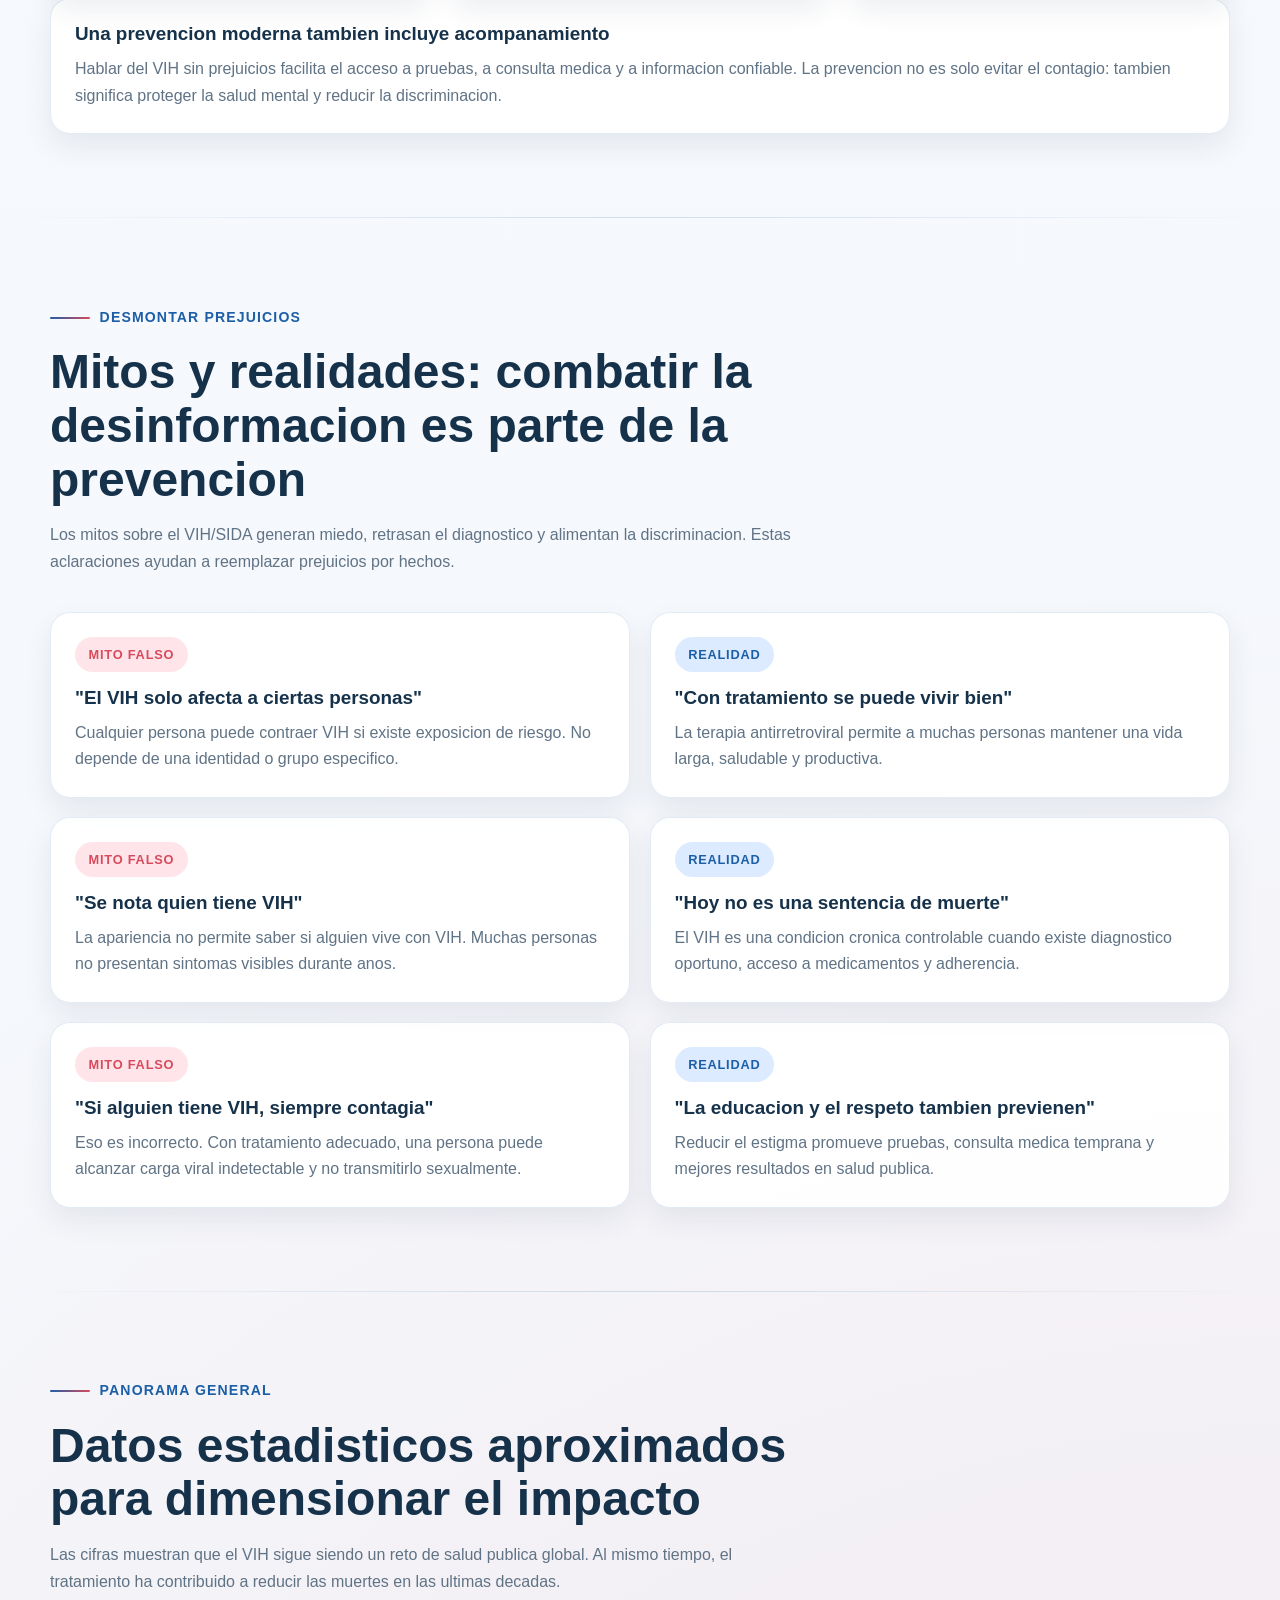
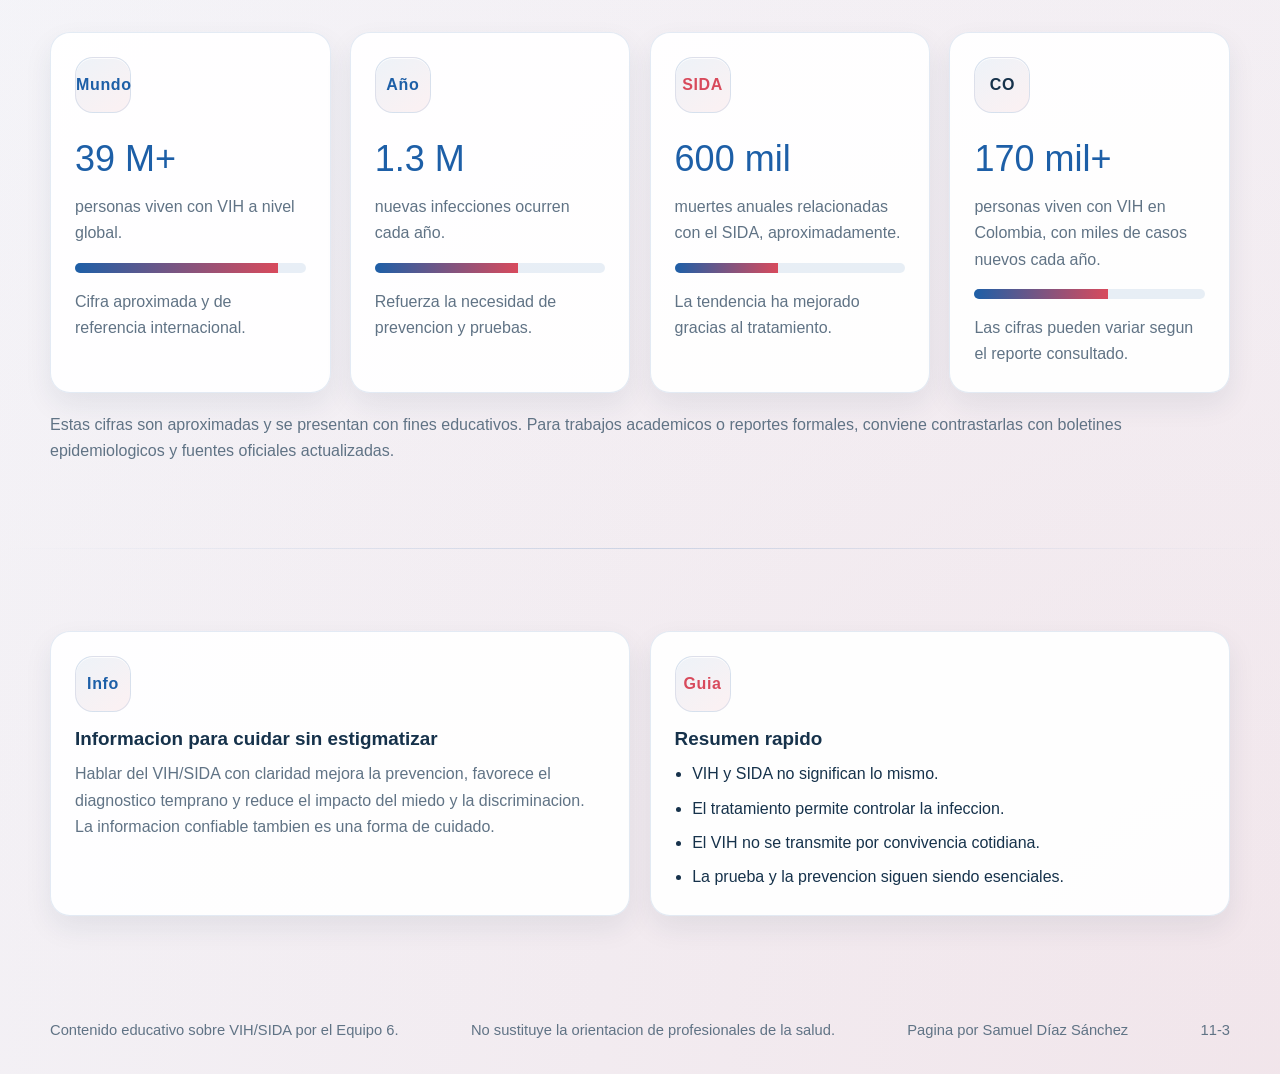
==== commit cc0941b4: "11-3" ====
--- a/index.html
+++ b/index.html
@@ -329,6 +329,7 @@
       <span>Contenido educativo sobre VIH/SIDA por el Equipo 6.</span>
       <span>No sustituye la orientacion de profesionales de la salud.</span>
       <span>Pagina por Samuel Díaz Sánchez</span>
+      <span>11-3</span>
     </div>
   </footer>
 </body>
--- a/Estilos.css
+++ b/Estilos.css
@@ -1,6 +1,4 @@
-
-    
-    :root{
+ :root{
       --bg:#f4f7fb;--card:#ffffff;--soft:#eef4fb;--text:#16324b;--muted:#607385;
       --blue:#1d5fa7;--blue-soft:#dcebff;--red:#d84a5c;--red-soft:#ffe5ea;
       --line:rgba(29,95,167,.12);--shadow:0 18px 40px rgba(22,50,75,.10);
@@ -10,14 +8,15 @@
     *{box-sizing:border-box}
     html{scroll-behavior:smooth}
     body{
-      margin:0;font-family:"Aptos","Segoe UI","Trebuchet MS",sans-serif;color:var(--text);line-height:1.65;
+      margin:0;font-family:"Aptos","Segoe UI","Trebuchet MS",sans-serif;color:var(--text);line-height:1.65;overflow-x:hidden;
       background:
         radial-gradient(circle at top left,rgba(29,95,167,.12),transparent 34%),
         radial-gradient(circle at bottom right,rgba(216,74,92,.10),transparent 28%),
         linear-gradient(180deg,#f9fbff 0%,var(--bg) 100%);
     }
     h1,h2,h3{margin:0;line-height:1.12;font-family:"Aptos Display","Franklin Gothic Medium","Trebuchet MS",sans-serif}
-    p,ul{margin:0}
+    p,ul,figure{margin:0}
+    img{display:block;max-width:100%}
     ul{padding-left:1.1rem}
     li+li{margin-top:.5rem}
     a{text-decoration:none;color:inherit}
@@ -31,14 +30,15 @@
     .topbar-inner{
       width:var(--wrap);margin:0 auto;padding:1rem 0;display:flex;gap:1rem;align-items:center;justify-content:space-between;
     }
-    .brand{display:flex;align-items:center;gap:.8rem;font-weight:800}
+    .brand{display:flex;align-items:center;gap:.8rem;font-weight:800;min-width:0}
+    .brand span:last-child{min-width:0}
     .brand-mark{
       width:42px;height:42px;border-radius:14px;display:grid;place-items:center;color:#fff;font-size:.78rem;
       background:linear-gradient(135deg,var(--blue),var(--red));box-shadow:var(--shadow-soft)
     }
-    .nav{display:flex;gap:.55rem;flex-wrap:wrap;justify-content:flex-end}
+    .nav{display:flex;gap:.55rem;flex-wrap:wrap;justify-content:flex-end;min-width:0}
     .nav a{
-      padding:.7rem 1rem;border-radius:999px;color:var(--muted);font-size:.94rem;font-weight:700;
+      padding:.7rem 1rem;border-radius:999px;color:var(--muted);font-size:.94rem;font-weight:700;white-space:nowrap;
       transition:transform .25s ease,background-color .25s ease,color .25s ease;
     }
     .nav a:hover,.nav a:focus-visible{background:rgba(29,95,167,.09);color:var(--blue);transform:translateY(-2px);outline:none}
@@ -76,12 +76,13 @@
     .btns{display:flex;flex-wrap:wrap;gap:.9rem;margin-top:2rem}
     .btn{
       display:inline-flex;justify-content:center;align-items:center;padding:.95rem 1.3rem;border-radius:999px;
-      font-weight:800;border:1px solid transparent;transition:transform .25s ease,box-shadow .25s ease,background-color .25s ease;
+      max-width:100%;text-align:center;font-weight:800;border:1px solid transparent;transition:transform .25s ease,box-shadow .25s ease,background-color .25s ease;
     }
     .btn:hover,.btn:focus-visible{transform:translateY(-3px);outline:none}
     .btn-primary{background:linear-gradient(135deg,var(--blue),#0d4b82);color:#fff;box-shadow:0 16px 28px rgba(29,95,167,.24)}
     .btn-secondary{background:rgba(255,255,255,.85);border-color:var(--line);box-shadow:var(--shadow-soft)}
     .card,.panel,.note,.tile{
+      min-width:0;
       background:rgba(255,255,255,.92);border:1px solid var(--line);border-radius:var(--r-lg);box-shadow:var(--shadow-soft);
       transition:transform .25s ease,box-shadow .25s ease,border-color .25s ease;
     }
@@ -94,7 +95,7 @@
       content:"";position:absolute;top:-110px;right:-85px;width:220px;height:220px;border-radius:50%;
       background:radial-gradient(circle,rgba(216,74,92,.16),transparent 70%);
     }
-    .panel-head{display:flex;align-items:center;justify-content:space-between;gap:1rem;margin-bottom:1rem}
+    .panel-head{display:flex;align-items:center;justify-content:space-between;gap:1rem;margin-bottom:1rem;flex-wrap:wrap}
     .panel-tag{
       padding:.45rem .85rem;border-radius:999px;background:var(--soft);color:var(--blue);font-size:.78rem;font-weight:800;text-transform:uppercase;letter-spacing:.06em;
     }
@@ -152,9 +153,13 @@
     }
 
     
-    @media (max-width:1040px){
-      .hero,.three,.four{grid-template-columns:repeat(2,minmax(0,1fr))}
-      .two{grid-template-columns:1fr}
+    @media (max-width:1120px){
+      .hero{gap:1.5rem}
+      .three,.four{grid-template-columns:repeat(2,minmax(0,1fr))}
+    }
+    @media (max-width:980px){
+      .hero,.two{grid-template-columns:1fr}
+      .hero .stats{grid-template-columns:repeat(2,minmax(0,1fr))}
     }
     @media (max-width:860px){
       .topbar-inner{flex-direction:column;align-items:flex-start}
@@ -162,7 +167,7 @@
       .nav::-webkit-scrollbar{display:none}
       main{padding-top:150px}
       section{scroll-margin-top:160px}
-      .hero,.stats,.three,.four{grid-template-columns:1fr}
+      .stats,.three,.four{grid-template-columns:1fr}
       .hero{min-height:auto;padding-top:2rem}
       .block{padding:4.5rem 0}
       .strip{flex-direction:column;align-items:flex-start}
@@ -172,4 +177,23 @@
       .hero h1{font-size:clamp(2.4rem,11vw,3.7rem)}
       .btns{flex-direction:column}
       .btn{width:100%}
+      .card,.note,.tile{padding:1.2rem}
+      .panel{padding:1.2rem}
+      .title{margin-bottom:1.8rem}
+      .topbar-inner{padding:.9rem 0}
+      .nav a{padding:.62rem .9rem;font-size:.89rem}
+      .brand{font-size:.96rem}
+      .icon{width:50px;height:50px;border-radius:16px}
     }
+    @media (max-width:520px){
+      main{padding-top:160px}
+      section{scroll-margin-top:170px}
+      .wrap{width:min(1180px,calc(100% - 1rem))}
+      .block{padding:3.5rem 0}
+      .hero .stats{grid-template-columns:1fr}
+      .title h2{font-size:clamp(1.8rem,8vw,2.35rem)}
+      .chip,.panel-tag,.tag{font-size:.76rem}
+      .strip{padding:1rem}
+    }
+    
+   
